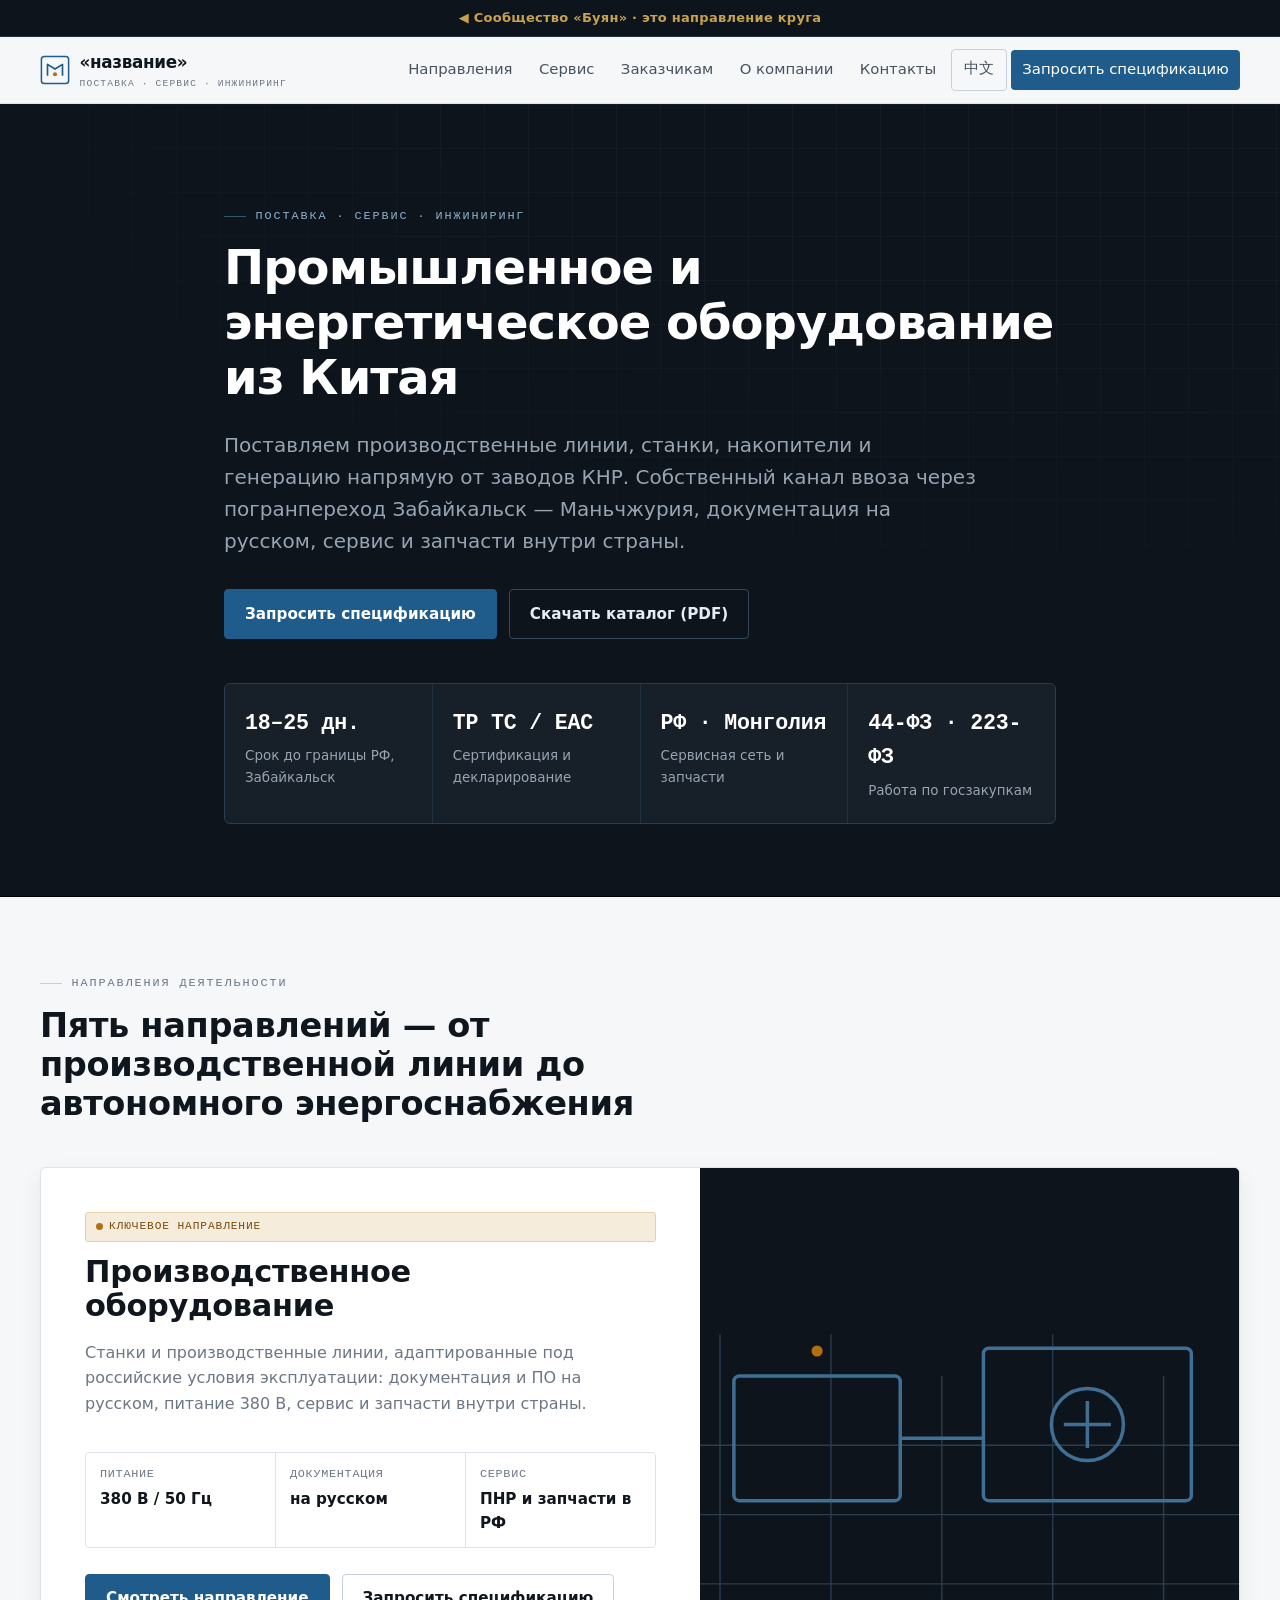
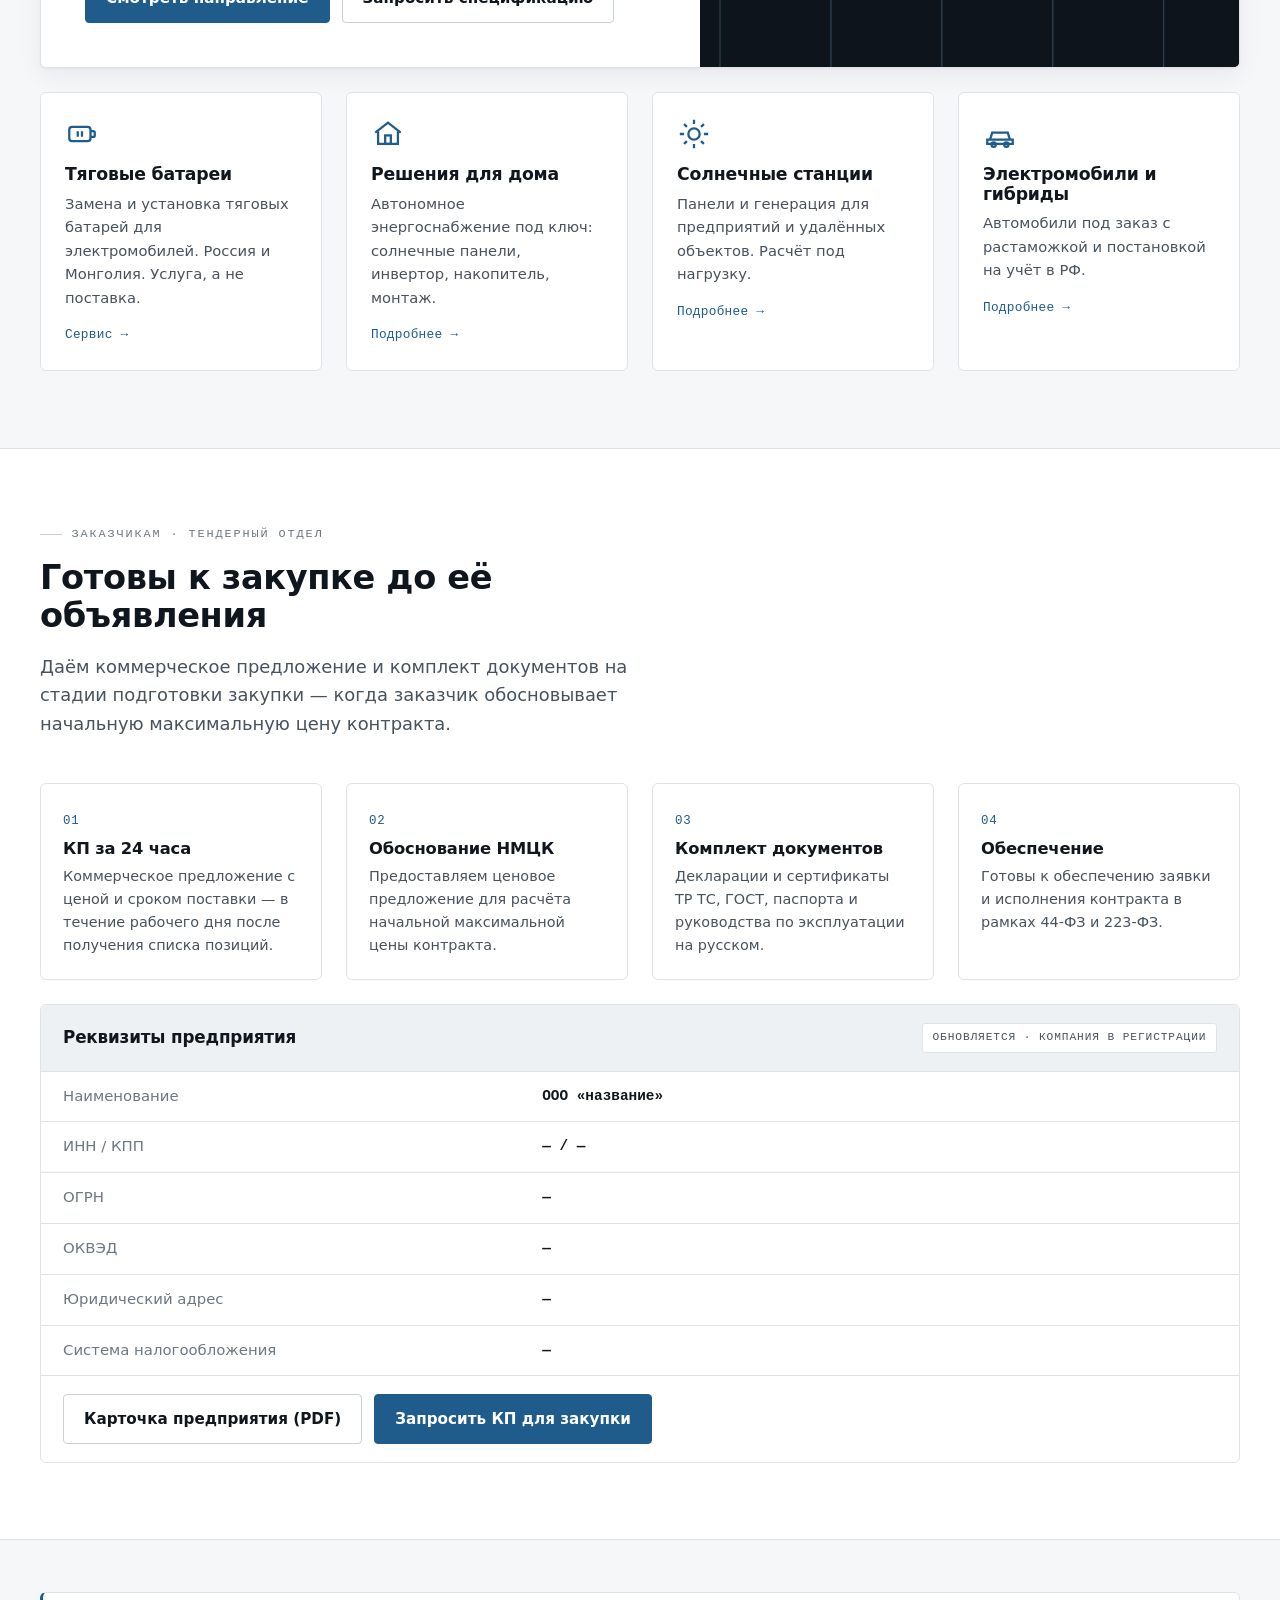
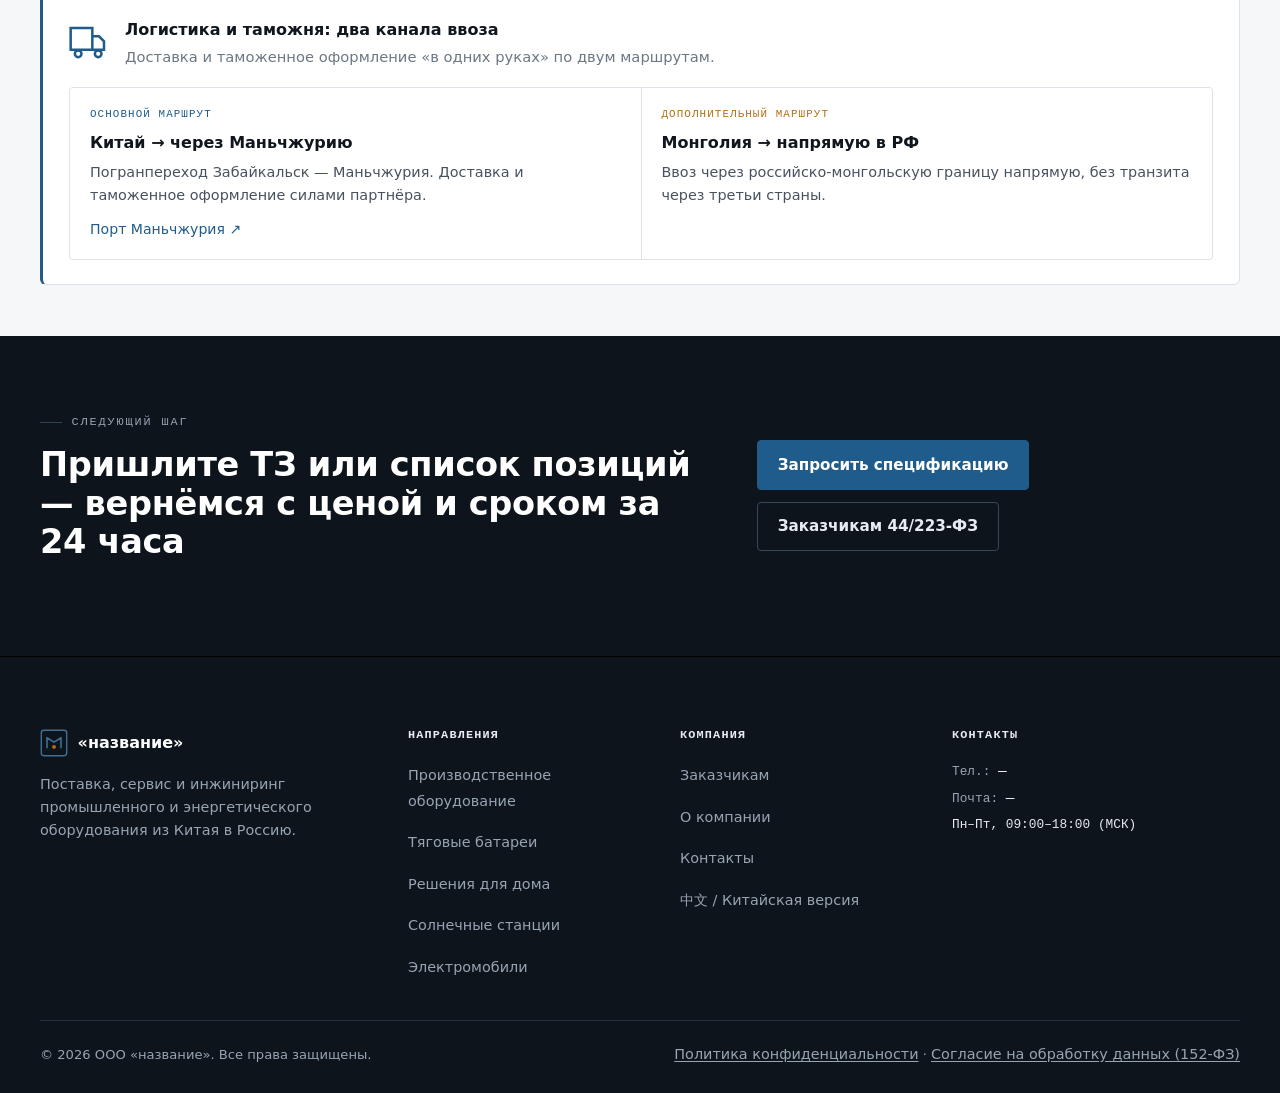
==== oborudovanie/index.html @ ac1d7b88 "Сайт сообщества Буян: хаб, каталог оборудования, вход участников, авто-деплой на Timeweb Co-Authored" ====
<!DOCTYPE html>
<html lang="ru">
<head>
  <meta charset="UTF-8">
  <meta name="viewport" content="width=device-width, initial-scale=1">
  <!-- SEO: заменить «название» на утверждённое наименование -->
  <title>«название» — промышленное и энергетическое оборудование из Китая. Поставка, сервис, инжиниринг</title>
  <meta name="description" content="Поставка промышленного и энергетического оборудования из Китая в Россию: производственные линии и станки, тяговые батареи, солнечные станции, электромобили. Собственный канал через Забайкальск — Маньчжурию. Работаем по 44-ФЗ и 223-ФЗ.">
  <link rel="preconnect" href="https://portmzl.ru">
  <link rel="stylesheet" href="assets/css/styles.css">

  <!-- Микроразметка Organization (JSON-LD). Заполнить поля после регистрации ООО. -->
  <script type="application/ld+json">
  {
    "@context": "https://schema.org",
    "@type": "Organization",
    "name": "ООО «название»",
    "description": "Поставщик промышленного и энергетического оборудования из Китая в Россию.",
    "url": "https://example.ru/",
    "areaServed": ["RU", "MN"],
    "knowsLanguage": ["ru", "zh"],
    "contactPoint": {
      "@type": "ContactPoint",
      "contactType": "sales",
      "availableLanguage": ["Russian", "Chinese"]
    }
  }
  </script>
</head>
<body>
  <a class="skip-link" href="#main">К основному содержимому</a>

  <!-- ======================= ШАПКА ======================= -->
  <header class="site-header">
    <div class="wrap site-header__row">
      <a class="logo" href="index.html" aria-label="На главную">
        <svg class="logo__mark" viewBox="0 0 32 32" fill="none" aria-hidden="true">
          <rect x="1.5" y="1.5" width="29" height="29" rx="3" stroke="#1f5c8b" stroke-width="1.6"/>
          <path d="M8 22V10l8 5 8-5v12" stroke="#1f5c8b" stroke-width="1.8" stroke-linejoin="round"/>
          <circle cx="16" cy="20.5" r="2.2" fill="#b26f12"/>
        </svg>
        <span>
          <span data-cfg="company.name">«название»</span>
          <small>Поставка · Сервис · Инжиниринг</small>
        </span>
      </a>

      <button class="nav-toggle" aria-label="Меню" aria-expanded="false" aria-controls="nav">
        <svg viewBox="0 0 24 24" fill="none" stroke="currentColor" stroke-width="2"><path d="M3 6h18M3 12h18M3 18h18"/></svg>
      </button>

      <nav class="nav" id="nav" aria-label="Основная навигация">
        <a href="production.html">Направления</a>
        <a href="batteries.html">Сервис</a>
        <a href="tenders.html">Заказчикам</a>
        <a href="about.html">О компании</a>
        <a href="contacts.html">Контакты</a>
        <a class="nav__lang" href="cn.html" lang="zh" hreflang="zh">中文</a>
        <a class="nav__cta" href="contacts.html#request">Запросить спецификацию</a>
      </nav>
    </div>
  </header>

  <main id="main">

    <!-- ======================= ПЕРВЫЙ ЭКРАН ======================= -->
    <section class="hero">
      <div class="wrap hero__inner">
        <p class="eyebrow">Поставка · Сервис · Инжиниринг</p>
        <h1>Промышленное и энергетическое оборудование из Китая</h1>
        <p class="lead">
          Поставляем производственные линии, станки, накопители и генерацию напрямую от заводов КНР.
          Собственный канал ввоза через погранпереход Забайкальск — Маньчжурия, документация на русском,
          сервис и запчасти внутри страны.
        </p>
        <div class="btn-row">
          <a class="btn btn--primary" href="contacts.html#request">Запросить спецификацию</a>
          <a class="btn btn--on-dark" href="assets/catalog.pdf" download>Скачать каталог (PDF)</a>
        </div>

        <!-- Полоса фактов -->
        <div class="facts facts--on-hero" style="margin-top:44px" aria-label="Ключевые факты">
          <div class="fact"><div class="fact__num" data-cfg="facts.borderTerm.num">18–25 дн.</div><div class="fact__label" data-cfg="facts.borderTerm.label">Срок до границы РФ</div></div>
          <div class="fact"><div class="fact__num" data-cfg="facts.certification.num">ТР ТС / ЕАС</div><div class="fact__label" data-cfg="facts.certification.label">Сертификация</div></div>
          <div class="fact"><div class="fact__num" data-cfg="facts.serviceNet.num">РФ · Монголия</div><div class="fact__label" data-cfg="facts.serviceNet.label">Сервисная сеть</div></div>
          <div class="fact"><div class="fact__num" data-cfg="facts.procurement.num">44 · 223-ФЗ</div><div class="fact__label" data-cfg="facts.procurement.label">Госзакупки</div></div>
        </div>
      </div>
    </section>

    <!-- ======================= НАПРАВЛЕНИЯ ======================= -->
    <section class="section" aria-labelledby="dir-title">
      <div class="wrap">
        <div class="section-head">
          <p class="eyebrow">Направления деятельности</p>
          <h2 id="dir-title">Пять направлений — от производственной линии до автономного энергоснабжения</h2>
        </div>

        <!-- Ключевое направление: производственное оборудование -->
        <article class="dir-featured">
          <div class="dir-featured__body">
            <span class="badge badge--key">Ключевое направление</span>
            <h3>Производственное оборудование</h3>
            <p class="muted">Станки и производственные линии, адаптированные под российские условия эксплуатации:
              документация и ПО на русском, питание 380 В, сервис и запчасти внутри страны.</p>
            <dl class="dir-featured__specs">
              <div><dt>Питание</dt><dd>380 В / 50 Гц</dd></div>
              <div><dt>Документация</dt><dd>на русском</dd></div>
              <div><dt>Сервис</dt><dd>ПНР и запчасти в РФ</dd></div>
            </dl>
            <div class="btn-row">
              <a class="btn btn--primary" href="production.html">Смотреть направление</a>
              <a class="btn btn--ghost" href="contacts.html#request">Запросить спецификацию</a>
            </div>
          </div>
          <div class="dir-featured__media" aria-hidden="true">
            <!-- Место под фотографию оборудования. Заменить фон/добавить <img>. -->
            <svg viewBox="0 0 480 360" width="100%" height="100%" preserveAspectRatio="xMidYMid slice" role="img" aria-label="Иллюстрация производственной линии">
              <rect width="480" height="360" fill="#0e141b"/>
              <g stroke="#2b3d4e" stroke-width="1">
                <path d="M0 300h480M0 250h480M0 200h480"/>
                <path d="M60 360V120M140 360V120M220 360V150M300 360V120M380 360V150"/>
              </g>
              <g fill="none" stroke="#3f6f95" stroke-width="2.5">
                <rect x="70" y="150" width="120" height="90" rx="4"/>
                <rect x="250" y="130" width="150" height="110" rx="4"/>
                <path d="M190 195h60"/>
                <circle cx="325" cy="185" r="26"/>
                <path d="M325 168v34M308 185h34"/>
              </g>
              <circle cx="130" cy="132" r="4" fill="#b26f12"/>
            </svg>
          </div>
        </article>

        <!-- Остальные четыре направления -->
        <div class="dir-grid">
          <a class="dir-card" href="batteries.html">
            <svg class="dir-card__ico" viewBox="0 0 24 24" fill="none" stroke="currentColor" stroke-width="1.6"><rect x="3" y="7" width="15" height="10" rx="2"/><path d="M18 10h2a1 1 0 0 1 1 1v2a1 1 0 0 1-1 1h-2"/><path d="M9 10v4M12 10v4"/></svg>
            <h3>Тяговые батареи</h3>
            <p>Замена и установка тяговых батарей для электромобилей. Россия и Монголия. Услуга, а не поставка.</p>
            <span class="dir-card__more">Сервис</span>
          </a>
          <a class="dir-card" href="home-energy.html">
            <svg class="dir-card__ico" viewBox="0 0 24 24" fill="none" stroke="currentColor" stroke-width="1.6"><path d="M3 11l9-7 9 7"/><path d="M5 10v9h14v-9"/><rect x="10" y="13" width="4" height="6"/></svg>
            <h3>Решения для дома</h3>
            <p>Автономное энергоснабжение под ключ: солнечные панели, инвертор, накопитель, монтаж.</p>
            <span class="dir-card__more">Подробнее</span>
          </a>
          <a class="dir-card" href="solar.html">
            <svg class="dir-card__ico" viewBox="0 0 24 24" fill="none" stroke="currentColor" stroke-width="1.6"><circle cx="12" cy="12" r="4"/><path d="M12 2v3M12 19v3M2 12h3M19 12h3M5 5l2 2M17 17l2 2M19 5l-2 2M7 17l-2 2"/></svg>
            <h3>Солнечные станции</h3>
            <p>Панели и генерация для предприятий и удалённых объектов. Расчёт под нагрузку.</p>
            <span class="dir-card__more">Подробнее</span>
          </a>
          <a class="dir-card" href="ev.html">
            <svg class="dir-card__ico" viewBox="0 0 24 24" fill="none" stroke="currentColor" stroke-width="1.6"><path d="M5 16l1.5-5h11L19 16"/><path d="M3 16h18v3H3z"/><circle cx="7.5" cy="19.5" r="1.5"/><circle cx="16.5" cy="19.5" r="1.5"/></svg>
            <h3>Электромобили и гибриды</h3>
            <p>Автомобили под заказ с растаможкой и постановкой на учёт в РФ.</p>
            <span class="dir-card__more">Подробнее</span>
          </a>
        </div>
      </div>
    </section>

    <!-- ======================= ЗАКАЗЧИКАМ ======================= -->
    <section class="section section--surface" aria-labelledby="tender-title">
      <div class="wrap">
        <div class="section-head">
          <p class="eyebrow">Заказчикам · Тендерный отдел</p>
          <h2 id="tender-title">Готовы к закупке до её объявления</h2>
          <p class="lead">Даём коммерческое предложение и комплект документов на стадии подготовки закупки —
            когда заказчик обосновывает начальную максимальную цену контракта.</p>
        </div>

        <div class="tender-grid">
          <div class="tender-tile">
            <span class="tender-tile__n">01</span>
            <h3>КП за 24 часа</h3>
            <p>Коммерческое предложение с ценой и сроком поставки — в течение рабочего дня после получения списка позиций.</p>
          </div>
          <div class="tender-tile">
            <span class="tender-tile__n">02</span>
            <h3>Обоснование НМЦК</h3>
            <p>Предоставляем ценовое предложение для расчёта начальной максимальной цены контракта.</p>
          </div>
          <div class="tender-tile">
            <span class="tender-tile__n">03</span>
            <h3>Комплект документов</h3>
            <p>Декларации и сертификаты ТР ТС, ГОСТ, паспорта и руководства по эксплуатации на русском.</p>
          </div>
          <div class="tender-tile">
            <span class="tender-tile__n">04</span>
            <h3>Обеспечение</h3>
            <p>Готовы к обеспечению заявки и исполнения контракта в рамках 44-ФЗ и 223-ФЗ.</p>
          </div>
        </div>

        <!-- Таблица реквизитов -->
        <div class="requisites">
          <div class="requisites__head">
            <h3>Реквизиты предприятия</h3>
            <span class="badge">Обновляется · компания в регистрации</span>
          </div>
          <table class="reqs">
            <tbody>
              <tr><th scope="row">Наименование</th><td data-cfg="company.legalName">ООО «название»</td></tr>
              <tr><th scope="row">ИНН / КПП</th><td><span data-cfg="company.inn">—</span> / <span data-cfg="company.kpp">—</span></td></tr>
              <tr><th scope="row">ОГРН</th><td data-cfg="company.ogrn">—</td></tr>
              <tr><th scope="row">ОКВЭД</th><td data-cfg="company.okved">—</td></tr>
              <tr><th scope="row">Юридический адрес</th><td data-cfg="company.legalAddress">—</td></tr>
              <tr><th scope="row">Система налогообложения</th><td data-cfg="company.taxation">—</td></tr>
            </tbody>
          </table>
          <div class="req-actions">
            <!-- Заглушка под PDF-карточку предприятия. Подставьте файл assets/company-card.pdf -->
            <a class="btn btn--ghost" href="assets/company-card.pdf" download>Карточка предприятия (PDF)</a>
            <a class="btn btn--primary" href="tenders.html#request">Запросить КП для закупки</a>
          </div>
        </div>
      </div>
    </section>

    <!-- ======================= ЛОГИСТИКА ======================= -->
    <section class="section section--tight">
      <div class="wrap">
        <div class="logi-block">
          <div class="logi-block__head">
            <svg class="logi__ico" viewBox="0 0 24 24" fill="none" stroke="currentColor" stroke-width="1.5" aria-hidden="true"><path d="M1 3h13v13H1z"/><path d="M14 8h4l3 3v5h-7"/><circle cx="5.5" cy="18.5" r="2"/><circle cx="17.5" cy="18.5" r="2"/></svg>
            <div>
              <strong>Логистика и таможня: два канала ввоза</strong>
              <p class="muted">Доставка и таможенное оформление «в одних руках» по двум маршрутам.</p>
            </div>
          </div>
          <div class="logi-routes">
            <div class="logi-route">
              <span class="logi-route__tag">Основной маршрут</span>
              <strong>Китай → через Маньчжурию</strong>
              <p>Погранпереход Забайкальск — Маньчжурия. Доставка и таможенное оформление силами партнёра.</p>
              <a data-cfg="partner.url" data-cfg-attr="href" href="https://portmzl.ru" target="_blank" rel="noopener"><span data-cfg="partner.name">Порт Маньчжурия</span> ↗</a>
            </div>
            <div class="logi-route">
              <span class="logi-route__tag logi-route__tag--alt">Дополнительный маршрут</span>
              <strong>Монголия → напрямую в РФ</strong>
              <p>Ввоз через российско-монгольскую границу напрямую, без транзита через третьи страны.</p>
            </div>
          </div>
        </div>
      </div>
    </section>

    <!-- ======================= ФИНАЛЬНЫЙ ПРИЗЫВ ======================= -->
    <section class="section section--graphite">
      <div class="wrap final-cta">
        <div class="final-cta__box">
          <div>
            <p class="eyebrow">Следующий шаг</p>
            <h2>Пришлите ТЗ или список позиций — вернёмся с ценой и сроком за 24 часа</h2>
          </div>
          <div class="btn-row">
            <a class="btn btn--primary" href="contacts.html#request">Запросить спецификацию</a>
            <a class="btn btn--on-dark" href="tenders.html">Заказчикам 44/223-ФЗ</a>
          </div>
        </div>
      </div>
    </section>

  </main>

  <!-- ======================= ПОДВАЛ ======================= -->
  <footer class="site-footer">
    <div class="wrap">
      <div class="footer-grid">
        <div>
          <div class="footer-logo">
            <svg class="logo__mark" viewBox="0 0 32 32" fill="none" aria-hidden="true">
              <rect x="1.5" y="1.5" width="29" height="29" rx="3" stroke="#3f6f95" stroke-width="1.6"/>
              <path d="M8 22V10l8 5 8-5v12" stroke="#3f6f95" stroke-width="1.8" stroke-linejoin="round"/>
              <circle cx="16" cy="20.5" r="2.2" fill="#b26f12"/>
            </svg>
            <span data-cfg="company.name">«название»</span>
          </div>
          <p class="footer-about">Поставка, сервис и инжиниринг промышленного и энергетического оборудования из Китая в Россию.</p>
        </div>

        <div>
          <h4>Направления</h4>
          <ul class="footer-links">
            <li><a href="production.html">Производственное оборудование</a></li>
            <li><a href="batteries.html">Тяговые батареи</a></li>
            <li><a href="home-energy.html">Решения для дома</a></li>
            <li><a href="solar.html">Солнечные станции</a></li>
            <li><a href="ev.html">Электромобили</a></li>
          </ul>
        </div>

        <div>
          <h4>Компания</h4>
          <ul class="footer-links">
            <li><a href="tenders.html">Заказчикам</a></li>
            <li><a href="about.html">О компании</a></li>
            <li><a href="contacts.html">Контакты</a></li>
            <li><a href="cn.html" lang="zh">中文 / Китайская версия</a></li>
          </ul>
        </div>

        <div>
          <h4>Контакты</h4>
          <div class="footer-reqs">
            <div>Тел.: <a data-cfg="contacts.phoneHref" data-cfg-attr="href" href="tel:+70000000000"><span data-cfg="contacts.phone">—</span></a></div>
            <div>Почта: <a data-cfg="contacts.emailHref" data-cfg-attr="href" href="mailto:sales@example.ru"><span data-cfg="contacts.email">—</span></a></div>
            <div><span data-cfg="contacts.hours">Пн–Пт, 09:00–18:00 (МСК)</span></div>
          </div>
        </div>
      </div>

      <div class="footer-bottom">
        <div>© <span data-year>2026</span> <span data-cfg="company.legalName">ООО «название»</span>. Все права защищены.</div>
        <div>
          <a href="privacy.html">Политика конфиденциальности</a> ·
          <a href="consent.html">Согласие на обработку данных (152-ФЗ)</a>
        </div>
      </div>
    </div>
  </footer>

  <script src="assets/js/config.js"></script>
  <script src="assets/js/main.js"></script>
</body>
</html>
---- oborudovanie/assets/css/styles.css ----
/* =========================================================================
   «название» — корпоративный сайт поставщика оборудования
   Дизайн-система. Инженерная эстетика: плотная сетка, техничная типографика,
   спокойная палитра. Все изменяемые цвета — в :root ниже.
   ========================================================================= */

:root {
  /* --- Палитра (меняется здесь) --- */
  --bg:            #f5f7f9;   /* фон страницы, холодный светло-серый */
  --surface:       #ffffff;   /* карточки, плашки */
  --surface-2:     #eef1f4;   /* вторичная поверхность */
  --ink:           #10161d;   /* основной текст */
  --ink-2:         #47525f;   /* вторичный текст */
  --ink-3:         #6b7784;   /* подписи, мета */
  --line:          #dde3e9;   /* структурные линии */
  --line-2:        #c7d0d9;   /* акцентные линии */

  --graphite:      #0e141b;   /* тёмные секции, футер, hero */
  --graphite-2:    #171f28;
  --on-graphite:   #e6ecf2;
  --on-graphite-2: #97a4b2;

  --accent:        #1f5c8b;   /* стальной синий — основной акцент */
  --accent-ink:    #17456a;   /* тёмный вариант для hover */
  --accent-soft:   #e7eef5;   /* подложка акцента */

  --signal:        #b26f12;   /* сигнальный янтарь — только ключевые бейджи */
  --signal-soft:   #f6ecdb;

  --ok:            #2f7d51;   /* статусы «в наличии»/успех */

  /* --- Типографика --- */
  --sans: system-ui, -apple-system, "Segoe UI", Roboto, "Helvetica Neue", Arial, sans-serif;
  --mono: ui-monospace, "SF Mono", "JetBrains Mono", "Roboto Mono", Menlo, Consolas, monospace;

  /* --- Метрики --- */
  --wrap: 1200px;
  --gap: 24px;
  --radius: 4px;         /* техничный, почти прямой угол */
  --radius-lg: 6px;

  --shadow: 0 1px 2px rgba(16,22,29,.04), 0 8px 24px rgba(16,22,29,.06);
}

/* ---------- База ---------- */
*, *::before, *::after { box-sizing: border-box; }
html { scroll-behavior: smooth; -webkit-text-size-adjust: 100%; }
@media (prefers-reduced-motion: reduce) {
  html { scroll-behavior: auto; }
  *, *::before, *::after { animation-duration: .001ms !important; transition-duration: .001ms !important; }
}

body {
  margin: 0;
  font-family: var(--sans);
  font-size: 16px;
  line-height: 1.6;
  color: var(--ink);
  background: var(--bg);
  -webkit-font-smoothing: antialiased;
  text-rendering: optimizeLegibility;
}

h1, h2, h3, h4 { margin: 0 0 .5em; line-height: 1.15; font-weight: 650; letter-spacing: -.01em; }
h1 { font-size: clamp(1.9rem, 1.2rem + 3vw, 3rem); letter-spacing: -.02em; }
h2 { font-size: clamp(1.5rem, 1.1rem + 1.6vw, 2.1rem); }
h3 { font-size: 1.2rem; }
p  { margin: 0 0 1em; }
a  { color: var(--accent); text-decoration: none; }
a:hover { color: var(--accent-ink); text-decoration: underline; }
img, svg { max-width: 100%; display: block; }
ul, ol { margin: 0 0 1em; padding-left: 1.2em; }
li { margin: .25em 0; }
strong { font-weight: 650; }
hr { border: 0; border-top: 1px solid var(--line); margin: 2.5rem 0; }

/* Видимый фокус на клавиатуре */
:focus-visible { outline: 2px solid var(--accent); outline-offset: 2px; border-radius: 2px; }

.wrap { width: min(100% - 40px, var(--wrap)); margin-inline: auto; }
.section { padding: clamp(48px, 6vw, 88px) 0; }
.section--tight { padding: clamp(32px, 4vw, 56px) 0; }
.section--graphite { background: var(--graphite); color: var(--on-graphite); }
.section--surface { background: var(--surface); border-block: 1px solid var(--line); }

/* Надзаголовок / eyebrow */
.eyebrow {
  font-family: var(--mono);
  font-size: .74rem;
  letter-spacing: .16em;
  text-transform: uppercase;
  color: var(--ink-3);
  margin: 0 0 .9rem;
  display: flex; align-items: center; gap: .6rem;
}
.eyebrow::before { content: ""; width: 22px; height: 1px; background: var(--line-2); flex: 0 0 auto; }
.section--graphite .eyebrow { color: var(--on-graphite-2); }
.section--graphite .eyebrow::before { background: #30414f; }

.lead { font-size: 1.12rem; color: var(--ink-2); max-width: 60ch; }
.muted { color: var(--ink-3); }
.section-head { max-width: 62ch; margin-bottom: clamp(28px, 4vw, 44px); }

/* ---------- Кнопки ---------- */
.btn {
  display: inline-flex; align-items: center; gap: .5rem;
  font: inherit; font-weight: 600; font-size: .95rem;
  padding: .72rem 1.25rem;
  border-radius: var(--radius);
  border: 1px solid transparent;
  cursor: pointer; text-decoration: none;
  transition: background .15s ease, border-color .15s ease, color .15s ease, transform .05s ease;
}
.btn:active { transform: translateY(1px); }
.btn--primary { background: var(--accent); color: #fff; border-color: var(--accent); }
.btn--primary:hover { background: var(--accent-ink); border-color: var(--accent-ink); color: #fff; text-decoration: none; }
.btn--ghost { background: transparent; color: var(--ink); border-color: var(--line-2); }
.btn--ghost:hover { background: var(--surface); border-color: var(--ink-3); color: var(--ink); text-decoration: none; }
.btn--on-dark { background: transparent; color: var(--on-graphite); border-color: #35485a; }
.btn--on-dark:hover { background: rgba(255,255,255,.06); border-color: #55697c; color: #fff; text-decoration: none; }
.btn-row { display: flex; flex-wrap: wrap; gap: 12px; }

/* Бейджи */
.badge {
  display: inline-flex; align-items: center; gap: .4rem;
  font-family: var(--mono); font-size: .7rem; letter-spacing: .08em; text-transform: uppercase;
  padding: .3rem .6rem; border-radius: 3px; border: 1px solid var(--line);
  color: var(--ink-2); background: var(--surface);
}
.badge--key { color: #7a4a0a; background: var(--signal-soft); border-color: #e3cfa8; }
.badge--key::before { content: ""; width: 7px; height: 7px; border-radius: 50%; background: var(--signal); }
.badge--ok { color: var(--ok); border-color: #bfe0cc; background: #eef7f1; }

/* ---------- Шапка ---------- */
.site-header {
  position: sticky; top: 0; z-index: 50;
  background: rgba(245,247,249,.86);
  backdrop-filter: saturate(180%) blur(8px);
  border-bottom: 1px solid var(--line);
}
.site-header__row { display: flex; align-items: center; gap: 24px; height: 66px; }
.logo { display: flex; align-items: center; gap: .6rem; font-weight: 700; letter-spacing: -.02em; color: var(--ink); font-size: 1.05rem; text-decoration: none; }
.logo:hover { text-decoration: none; color: var(--ink); }
.logo__mark { width: 30px; height: 30px; flex: 0 0 auto; }
.logo small { display: block; font-family: var(--mono); font-size: .6rem; letter-spacing: .12em; text-transform: uppercase; color: var(--ink-3); font-weight: 500; }

.nav { display: flex; align-items: center; gap: 4px; margin-left: auto; }
.nav a {
  color: var(--ink-2); font-size: .93rem; font-weight: 500;
  padding: .5rem .7rem; border-radius: var(--radius); text-decoration: none;
}
.nav a:hover, .nav a[aria-current="page"] { color: var(--ink); background: var(--surface-2); text-decoration: none; }
.nav__lang { font-family: var(--mono); font-weight: 600; letter-spacing: .04em; border: 1px solid var(--line-2); }
.nav__cta { color: #fff !important; background: var(--accent); }
.nav__cta:hover { background: var(--accent-ink) !important; }

.nav-toggle { display: none; margin-left: auto; background: var(--surface); border: 1px solid var(--line-2); border-radius: var(--radius); width: 42px; height: 42px; cursor: pointer; align-items: center; justify-content: center; }
.nav-toggle svg { width: 20px; height: 20px; }

/* ---------- Hero ---------- */
.hero { background: var(--graphite); color: var(--on-graphite); position: relative; overflow: hidden; border-bottom: 1px solid #000; }
.hero::before {
  /* инженерная сетка-подложка, не «чертёж» — тонкая, спокойная */
  content: ""; position: absolute; inset: 0;
  background-image: linear-gradient(#ffffff08 1px, transparent 1px), linear-gradient(90deg, #ffffff08 1px, transparent 1px);
  background-size: 44px 44px; mask-image: radial-gradient(120% 90% at 80% 0%, #000 30%, transparent 78%);
  pointer-events: none;
}
.hero__inner { position: relative; padding: clamp(52px, 8vw, 104px) 0 clamp(40px, 6vw, 72px); max-width: 52rem; }
.hero h1 { color: #fff; }
.hero .lead { color: var(--on-graphite-2); font-size: clamp(1.05rem, .95rem + .5vw, 1.25rem); margin: 1.2rem 0 2rem; }
.hero .eyebrow { color: #8fb3cf; }
.hero .eyebrow::before { background: #35566e; }

/* ---------- Полоса фактов ---------- */
.facts { display: grid; grid-template-columns: repeat(4, 1fr); gap: 1px; background: var(--line); border: 1px solid var(--line); border-radius: var(--radius-lg); overflow: hidden; }
.fact { background: var(--surface); padding: 22px 20px; }
.fact__num { font-family: var(--mono); font-size: 1.35rem; font-weight: 600; color: var(--ink); letter-spacing: -.01em; }
.fact__label { font-size: .84rem; color: var(--ink-3); margin-top: .3rem; }
.facts--on-hero { margin-top: 8px; background: #223140; border-color: #2b3d4e; }
.facts--on-hero .fact { background: var(--graphite-2); }
.facts--on-hero .fact__num { color: #fff; }
.facts--on-hero .fact__label { color: var(--on-graphite-2); }

/* ---------- Направления ---------- */
.dir-featured {
  display: grid; grid-template-columns: 1.1fr .9fr; gap: 0;
  border: 1px solid var(--line); border-radius: var(--radius-lg); overflow: hidden;
  background: var(--surface); box-shadow: var(--shadow); margin-bottom: var(--gap);
}
.dir-featured__body { padding: clamp(28px, 3.5vw, 44px); display: flex; flex-direction: column; }
.dir-featured__body h3 { font-size: clamp(1.4rem, 1.1rem + 1vw, 1.9rem); margin-top: .8rem; }
.dir-featured__media { background: var(--graphite); position: relative; min-height: 280px; }
.dir-featured__specs { display: grid; grid-template-columns: repeat(3, 1fr); gap: 1px; background: var(--line); border: 1px solid var(--line); border-radius: var(--radius); overflow: hidden; margin: 1.2rem 0 1.6rem; }
.dir-featured__specs > div { background: var(--surface); padding: 12px 14px; }
.dir-featured__specs dt { font-size: .74rem; color: var(--ink-3); font-family: var(--mono); text-transform: uppercase; letter-spacing: .06em; }
.dir-featured__specs dd { margin: .2rem 0 0; font-weight: 600; font-size: .95rem; }
.dir-featured__body .btn-row { margin-top: auto; }

.dir-grid { display: grid; grid-template-columns: repeat(4, 1fr); gap: var(--gap); }
.dir-card {
  display: flex; flex-direction: column;
  background: var(--surface); border: 1px solid var(--line); border-radius: var(--radius-lg);
  padding: 24px; text-decoration: none; color: var(--ink);
  transition: border-color .15s ease, transform .12s ease, box-shadow .15s ease;
}
.dir-card:hover { border-color: var(--line-2); transform: translateY(-2px); box-shadow: var(--shadow); text-decoration: none; color: var(--ink); }
.dir-card__ico { width: 34px; height: 34px; color: var(--accent); margin-bottom: 14px; }
.dir-card h3 { font-size: 1.08rem; margin-bottom: .4rem; }
.dir-card p { color: var(--ink-2); font-size: .92rem; margin: 0; }
.dir-card__more { margin-top: 16px; font-family: var(--mono); font-size: .8rem; color: var(--accent); letter-spacing: .02em; }
.dir-card__more::after { content: " →"; }

/* ---------- Заказчикам ---------- */
.tender-grid { display: grid; grid-template-columns: repeat(4, 1fr); gap: var(--gap); margin-bottom: var(--gap); }
.tender-tile { background: var(--surface); border: 1px solid var(--line); border-radius: var(--radius-lg); padding: 22px; }
.tender-tile__n { font-family: var(--mono); font-size: .78rem; color: var(--accent); letter-spacing: .06em; }
.tender-tile h3 { font-size: 1.02rem; margin: .5rem 0 .4rem; }
.tender-tile p { font-size: .9rem; color: var(--ink-2); margin: 0; }

/* Таблица реквизитов */
.requisites { background: var(--surface); border: 1px solid var(--line); border-radius: var(--radius-lg); overflow: hidden; }
.requisites__head { display: flex; flex-wrap: wrap; gap: 12px; align-items: center; justify-content: space-between; padding: 18px 22px; border-bottom: 1px solid var(--line); background: var(--surface-2); }
.requisites__head h3 { margin: 0; font-size: 1.05rem; }
table.reqs { width: 100%; border-collapse: collapse; }
table.reqs th, table.reqs td { text-align: left; padding: 13px 22px; border-bottom: 1px solid var(--line); font-size: .93rem; vertical-align: top; }
table.reqs th { width: 40%; font-weight: 500; color: var(--ink-3); }
table.reqs td { font-weight: 550; font-family: var(--mono); font-size: .9rem; }
table.reqs tr:last-child th, table.reqs tr:last-child td { border-bottom: 0; }
.req-actions { display: flex; flex-wrap: wrap; gap: 12px; padding: 18px 22px; border-top: 1px solid var(--line); }

/* ---------- Логистика (плашка) ---------- */
.logi {
  display: flex; flex-wrap: wrap; align-items: center; gap: 18px 28px;
  background: var(--surface); border: 1px solid var(--line); border-left: 3px solid var(--accent);
  border-radius: var(--radius-lg); padding: 22px 26px;
}
.logi__ico { width: 40px; height: 40px; color: var(--accent); flex: 0 0 auto; }
.logi__text { flex: 1 1 320px; }
.logi__text strong { display: block; }
.logi__text p { margin: .2rem 0 0; color: var(--ink-2); font-size: .93rem; }

/* Блок логистики с двумя каналами ввоза */
.logi-block { background: var(--surface); border: 1px solid var(--line); border-left: 3px solid var(--accent); border-radius: var(--radius-lg); padding: 24px 26px; }
.logi-block__head { display: flex; gap: 16px; align-items: center; margin-bottom: 18px; }
.logi-block__head strong { display: block; }
.logi-block__head p { margin: .2rem 0 0; font-size: .92rem; }
.logi-routes { display: grid; grid-template-columns: 1fr 1fr; gap: 1px; background: var(--line); border: 1px solid var(--line); border-radius: var(--radius); overflow: hidden; }
.logi-route { background: var(--surface); padding: 18px 20px; display: flex; flex-direction: column; align-items: flex-start; }
.logi-route__tag { font-family: var(--mono); font-size: .68rem; letter-spacing: .1em; text-transform: uppercase; color: var(--accent); }
.logi-route__tag--alt { color: var(--signal); }
.logi-route strong { display: block; margin: .4rem 0 .35rem; }
.logi-route p { font-size: .9rem; color: var(--ink-2); margin: 0 0 .7rem; }
.logi-route a { font-size: .88rem; margin-top: auto; }

/* ---------- Финальный призыв ---------- */
.final-cta { text-align: left; }
.final-cta__box { display: grid; grid-template-columns: 1.4fr 1fr; gap: 40px; align-items: center; }
.section--graphite .final-cta h2 { color: #fff; }

/* ---------- Формы ---------- */
.form { display: grid; gap: 16px; }
.field { display: grid; gap: 6px; }
.field label { font-size: .85rem; font-weight: 550; color: var(--ink-2); }
.field label .req { color: var(--signal); }
.field input, .field textarea, .field select {
  font: inherit; font-size: .95rem; padding: .7rem .8rem;
  border: 1px solid var(--line-2); border-radius: var(--radius); background: var(--surface); color: var(--ink);
}
.field input:focus, .field textarea:focus, .field select:focus { border-color: var(--accent); outline: none; box-shadow: 0 0 0 3px var(--accent-soft); }
.field textarea { resize: vertical; min-height: 120px; }
.field--row { display: grid; grid-template-columns: 1fr 1fr; gap: 16px; }
.form__note { font-size: .8rem; color: var(--ink-3); }
.form__consent { display: flex; gap: 10px; align-items: flex-start; font-size: .84rem; color: var(--ink-2); }
.form__consent input { margin-top: .2rem; }
.form-status { font-size: .9rem; padding: .7rem .9rem; border-radius: var(--radius); display: none; }
.form-status--ok { display: block; background: #eef7f1; border: 1px solid #bfe0cc; color: var(--ok); }

/* ---------- Разное ---------- */
.grid-2 { display: grid; grid-template-columns: 1fr 1fr; gap: var(--gap); }
.grid-3 { display: grid; grid-template-columns: repeat(3, 1fr); gap: var(--gap); }
.card { background: var(--surface); border: 1px solid var(--line); border-radius: var(--radius-lg); padding: 26px; }
.card h3 { font-size: 1.1rem; }
.prose { max-width: 68ch; }
.prose h2 { margin-top: 2em; }
.prose ul { padding-left: 1.1em; }
.prose li { margin: .4em 0; }

.spec-table { width: 100%; border-collapse: collapse; background: var(--surface); border: 1px solid var(--line); border-radius: var(--radius-lg); overflow: hidden; }
.spec-table th, .spec-table td { text-align: left; padding: 12px 16px; border-bottom: 1px solid var(--line); font-size: .92rem; }
.spec-table thead th { background: var(--surface-2); font-family: var(--mono); font-size: .74rem; text-transform: uppercase; letter-spacing: .06em; color: var(--ink-3); font-weight: 600; }
.spec-table tr:last-child td { border-bottom: 0; }

.table-scroll { overflow-x: auto; -webkit-overflow-scrolling: touch; }

.pageintro { border-bottom: 1px solid var(--line); background: var(--surface); }
.pageintro__inner { padding: clamp(40px, 5vw, 68px) 0 clamp(28px, 3vw, 40px); }
.breadcrumbs { font-family: var(--mono); font-size: .78rem; color: var(--ink-3); margin-bottom: 1rem; }
.breadcrumbs a { color: var(--ink-3); }
.breadcrumbs span { color: var(--line-2); margin: 0 .4rem; }

.feature-list { display: grid; gap: 14px; list-style: none; padding: 0; margin: 0; }
.feature-list li { display: grid; grid-template-columns: 22px 1fr; gap: 12px; align-items: start; margin: 0; }
.feature-list svg { width: 22px; height: 22px; color: var(--accent); margin-top: 2px; }

/* ---------- Футер ---------- */
.site-footer { background: var(--graphite); color: var(--on-graphite-2); padding: clamp(48px, 6vw, 72px) 0 28px; border-top: 1px solid #000; }
.footer-grid { display: grid; grid-template-columns: 1.4fr 1fr 1fr 1.2fr; gap: 32px; margin-bottom: 36px; }
.site-footer h4 { color: var(--on-graphite); font-family: var(--mono); font-size: .74rem; letter-spacing: .1em; text-transform: uppercase; font-weight: 600; margin-bottom: 1rem; }
.site-footer a { color: var(--on-graphite-2); font-size: .9rem; }
.site-footer a:hover { color: #fff; }
.footer-links { list-style: none; padding: 0; margin: 0; display: grid; gap: 8px; }
.footer-logo { display: flex; align-items: center; gap: .6rem; color: #fff; font-weight: 700; margin-bottom: 1rem; }
.footer-logo .logo__mark { width: 28px; height: 28px; }
.footer-about { font-size: .9rem; max-width: 34ch; }
.footer-reqs { font-family: var(--mono); font-size: .8rem; line-height: 1.9; }
.footer-reqs span { color: var(--on-graphite); }
.footer-bottom { display: flex; flex-wrap: wrap; gap: 12px 24px; justify-content: space-between; align-items: center; padding-top: 22px; border-top: 1px solid #22303d; font-size: .82rem; }
.footer-bottom a { text-decoration: underline; text-underline-offset: 2px; }

/* Skip-link */
.skip-link { position: absolute; left: -9999px; top: 0; background: var(--accent); color: #fff; padding: .6rem 1rem; border-radius: 0 0 var(--radius) 0; z-index: 100; }
.skip-link:focus { left: 0; }

/* ---------- Адаптив ---------- */
@media (max-width: 1000px) {
  .dir-grid, .tender-grid { grid-template-columns: repeat(2, 1fr); }
  .facts { grid-template-columns: repeat(2, 1fr); }
  .footer-grid { grid-template-columns: 1fr 1fr; gap: 28px; }
  .final-cta__box { grid-template-columns: 1fr; gap: 24px; }
  .dir-featured { grid-template-columns: 1fr; }
  .dir-featured__media { min-height: 180px; order: -1; }
}
@media (max-width: 720px) {
  .nav { display: none; }
  .nav.is-open {
    display: flex; flex-direction: column; align-items: stretch; gap: 2px;
    position: absolute; top: 66px; left: 0; right: 0;
    background: var(--surface); border-bottom: 1px solid var(--line); padding: 12px 20px 18px;
    box-shadow: var(--shadow);
  }
  .nav.is-open a { padding: .7rem .6rem; }
  .nav-toggle { display: inline-flex; }
  .grid-2, .grid-3, .final-cta__box { grid-template-columns: 1fr; }
  .field--row { grid-template-columns: 1fr; }
  .logi-routes { grid-template-columns: 1fr; }
}
@media (max-width: 460px) {
  .dir-grid, .tender-grid, .facts, .footer-grid, .dir-featured__specs { grid-template-columns: 1fr; }
  .wrap { width: min(100% - 28px, var(--wrap)); }
  table.reqs th { width: 46%; }
}
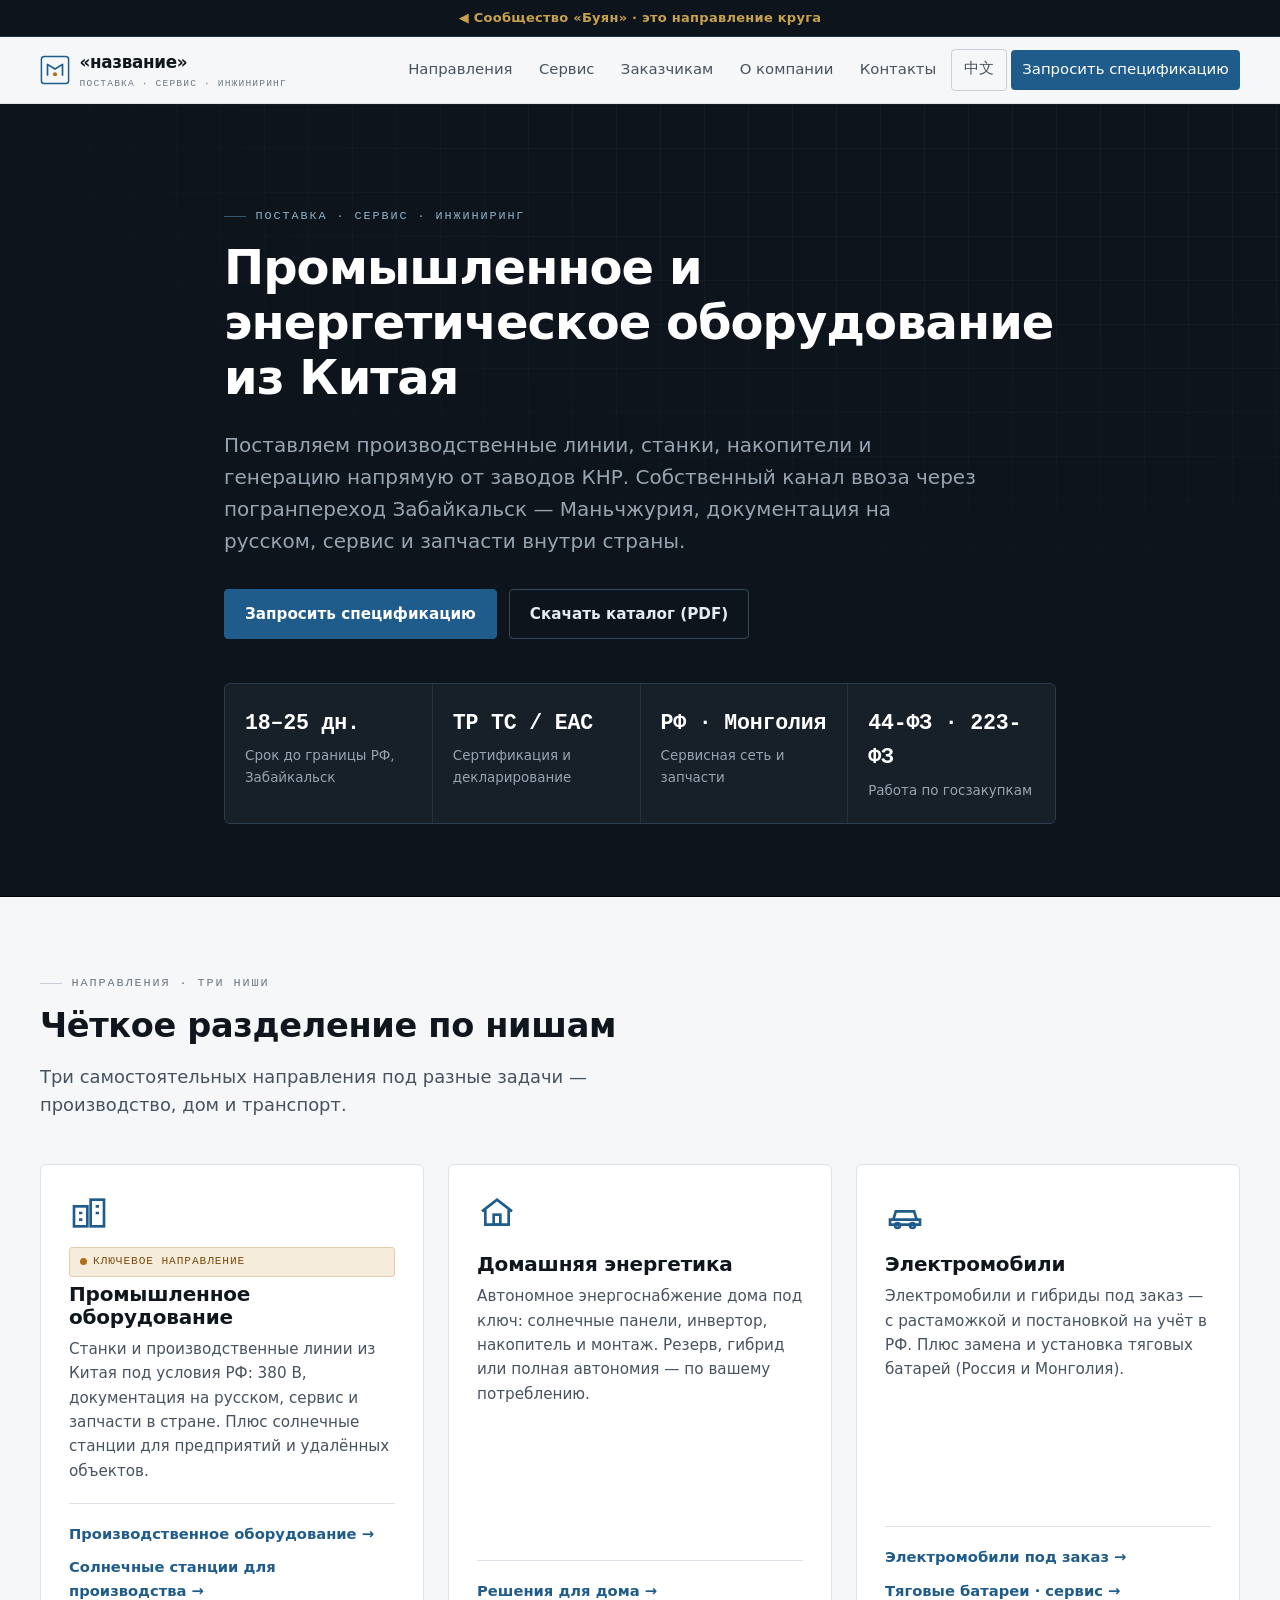
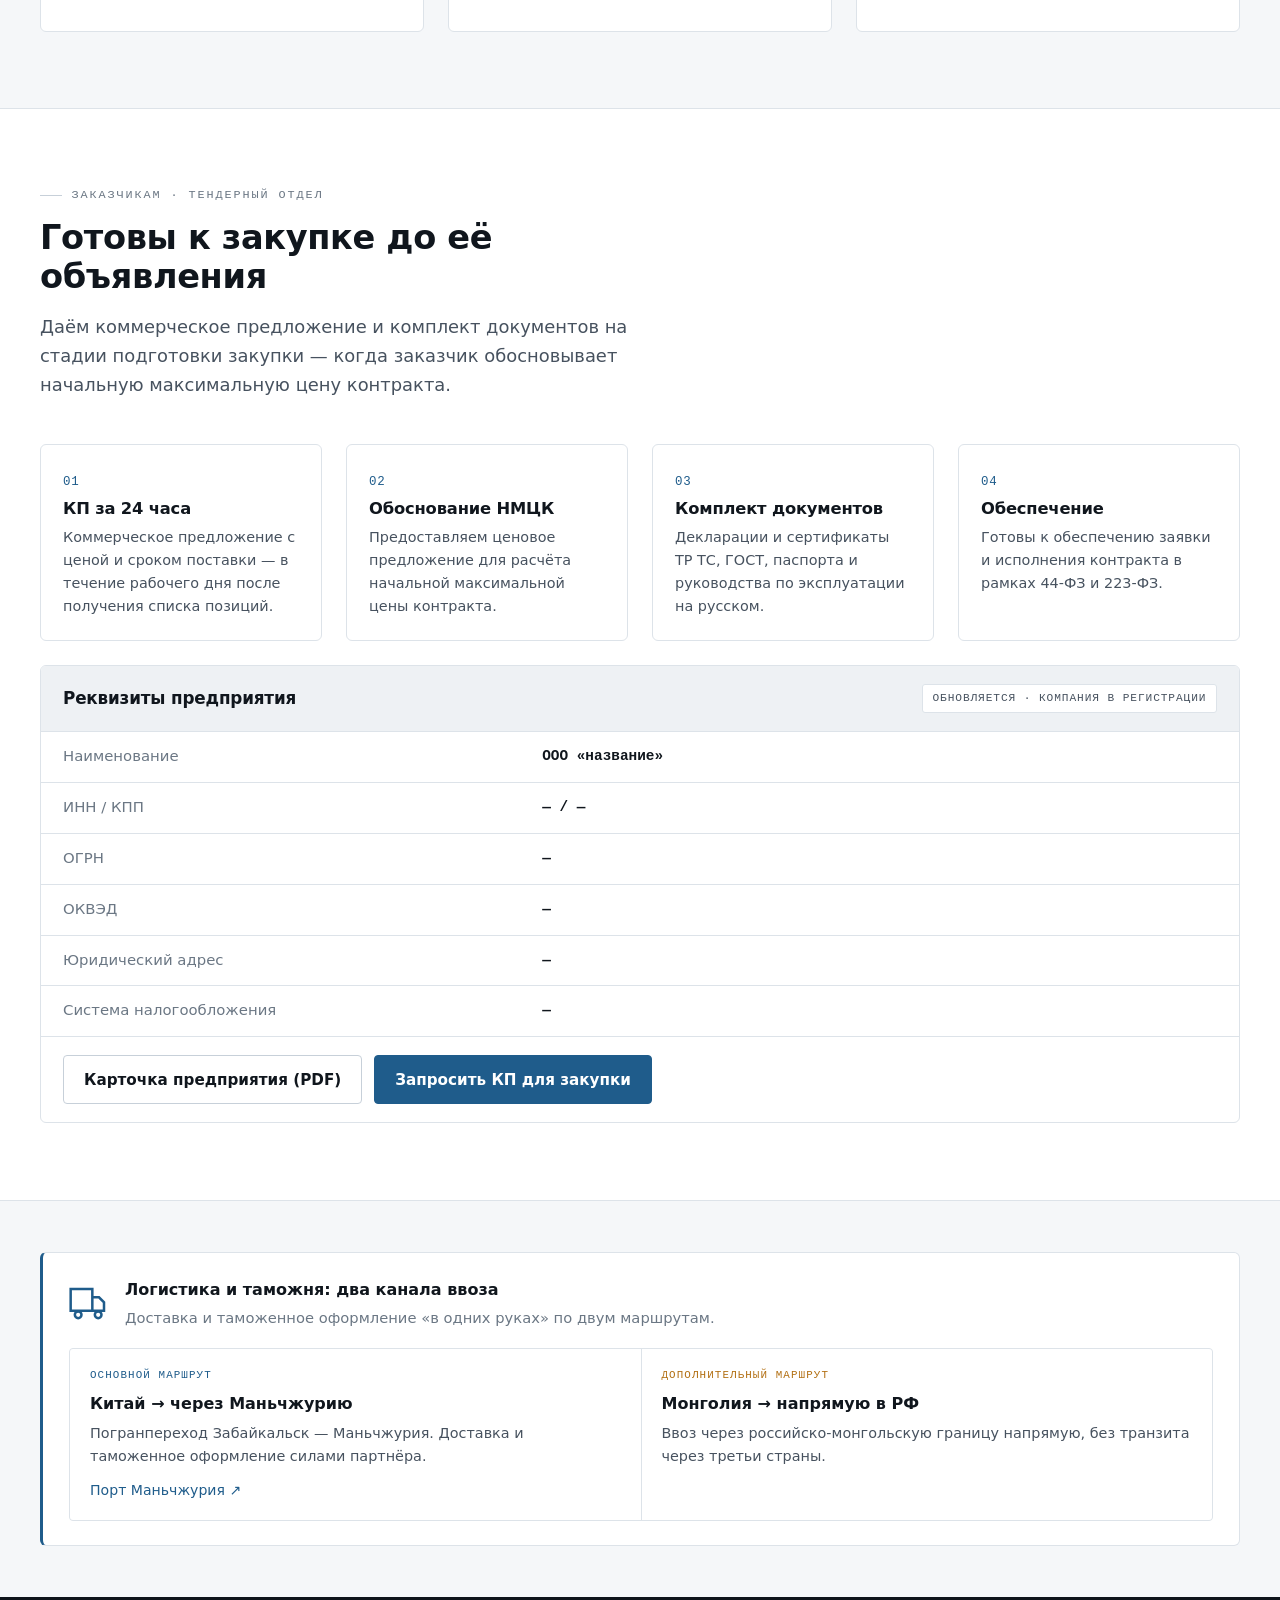
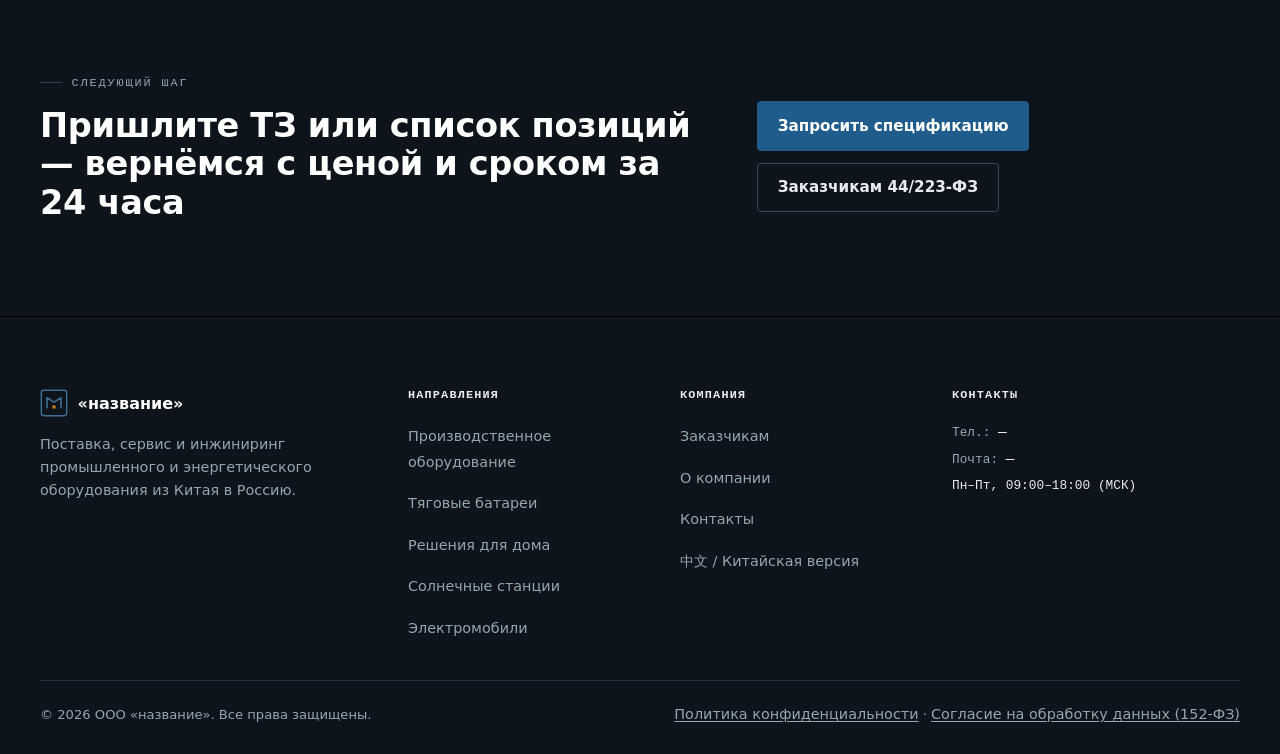
==== commit 6444974a: "content(каталог): чёткое разделение на 3 ниши — пром.оборудование, домашняя энергетика, электромобил" ====
--- a/oborudovanie/index.html
+++ b/oborudovanie/index.html
@@ -7,7 +7,7 @@
   <title>«название» — промышленное и энергетическое оборудование из Китая. Поставка, сервис, инжиниринг</title>
   <meta name="description" content="Поставка промышленного и энергетического оборудования из Китая в Россию: производственные линии и станки, тяговые батареи, солнечные станции, электромобили. Собственный канал через Забайкальск — Маньчжурию. Работаем по 44-ФЗ и 223-ФЗ.">
   <link rel="preconnect" href="https://portmzl.ru">
-  <link rel="stylesheet" href="assets/css/styles.css">
+  <link rel="stylesheet" href="assets/css/styles.css?v=2">
 
   <!-- Микроразметка Organization (JSON-LD). Заполнить поля после регистрации ООО. -->
   <script type="application/ld+json">
@@ -92,73 +92,44 @@
     <section class="section" aria-labelledby="dir-title">
       <div class="wrap">
         <div class="section-head">
-          <p class="eyebrow">Направления деятельности</p>
-          <h2 id="dir-title">Пять направлений — от производственной линии до автономного энергоснабжения</h2>
-        </div>
-
-        <!-- Ключевое направление: производственное оборудование -->
-        <article class="dir-featured">
-          <div class="dir-featured__body">
+          <p class="eyebrow">Направления · три ниши</p>
+          <h2 id="dir-title">Чёткое разделение по нишам</h2>
+          <p class="lead">Три самостоятельных направления под разные задачи — производство, дом и транспорт.</p>
+        </div>
+
+        <div class="niches">
+          <!-- Ниша 1: Промышленное оборудование -->
+          <article class="niche">
+            <svg class="niche__ico" viewBox="0 0 24 24" fill="none" stroke="currentColor" stroke-width="1.6"><rect x="3" y="8" width="8" height="12"/><rect x="13" y="4" width="8" height="16"/><path d="M6 12h2M6 16h2M16 8h2M16 12h2"/></svg>
             <span class="badge badge--key">Ключевое направление</span>
-            <h3>Производственное оборудование</h3>
-            <p class="muted">Станки и производственные линии, адаптированные под российские условия эксплуатации:
-              документация и ПО на русском, питание 380 В, сервис и запчасти внутри страны.</p>
-            <dl class="dir-featured__specs">
-              <div><dt>Питание</dt><dd>380 В / 50 Гц</dd></div>
-              <div><dt>Документация</dt><dd>на русском</dd></div>
-              <div><dt>Сервис</dt><dd>ПНР и запчасти в РФ</dd></div>
-            </dl>
-            <div class="btn-row">
-              <a class="btn btn--primary" href="production.html">Смотреть направление</a>
-              <a class="btn btn--ghost" href="contacts.html#request">Запросить спецификацию</a>
-            </div>
-          </div>
-          <div class="dir-featured__media" aria-hidden="true">
-            <!-- Место под фотографию оборудования. Заменить фон/добавить <img>. -->
-            <svg viewBox="0 0 480 360" width="100%" height="100%" preserveAspectRatio="xMidYMid slice" role="img" aria-label="Иллюстрация производственной линии">
-              <rect width="480" height="360" fill="#0e141b"/>
-              <g stroke="#2b3d4e" stroke-width="1">
-                <path d="M0 300h480M0 250h480M0 200h480"/>
-                <path d="M60 360V120M140 360V120M220 360V150M300 360V120M380 360V150"/>
-              </g>
-              <g fill="none" stroke="#3f6f95" stroke-width="2.5">
-                <rect x="70" y="150" width="120" height="90" rx="4"/>
-                <rect x="250" y="130" width="150" height="110" rx="4"/>
-                <path d="M190 195h60"/>
-                <circle cx="325" cy="185" r="26"/>
-                <path d="M325 168v34M308 185h34"/>
-              </g>
-              <circle cx="130" cy="132" r="4" fill="#b26f12"/>
-            </svg>
-          </div>
-        </article>
-
-        <!-- Остальные четыре направления -->
-        <div class="dir-grid">
-          <a class="dir-card" href="batteries.html">
-            <svg class="dir-card__ico" viewBox="0 0 24 24" fill="none" stroke="currentColor" stroke-width="1.6"><rect x="3" y="7" width="15" height="10" rx="2"/><path d="M18 10h2a1 1 0 0 1 1 1v2a1 1 0 0 1-1 1h-2"/><path d="M9 10v4M12 10v4"/></svg>
-            <h3>Тяговые батареи</h3>
-            <p>Замена и установка тяговых батарей для электромобилей. Россия и Монголия. Услуга, а не поставка.</p>
-            <span class="dir-card__more">Сервис</span>
-          </a>
-          <a class="dir-card" href="home-energy.html">
-            <svg class="dir-card__ico" viewBox="0 0 24 24" fill="none" stroke="currentColor" stroke-width="1.6"><path d="M3 11l9-7 9 7"/><path d="M5 10v9h14v-9"/><rect x="10" y="13" width="4" height="6"/></svg>
-            <h3>Решения для дома</h3>
-            <p>Автономное энергоснабжение под ключ: солнечные панели, инвертор, накопитель, монтаж.</p>
-            <span class="dir-card__more">Подробнее</span>
-          </a>
-          <a class="dir-card" href="solar.html">
-            <svg class="dir-card__ico" viewBox="0 0 24 24" fill="none" stroke="currentColor" stroke-width="1.6"><circle cx="12" cy="12" r="4"/><path d="M12 2v3M12 19v3M2 12h3M19 12h3M5 5l2 2M17 17l2 2M19 5l-2 2M7 17l-2 2"/></svg>
-            <h3>Солнечные станции</h3>
-            <p>Панели и генерация для предприятий и удалённых объектов. Расчёт под нагрузку.</p>
-            <span class="dir-card__more">Подробнее</span>
-          </a>
-          <a class="dir-card" href="ev.html">
-            <svg class="dir-card__ico" viewBox="0 0 24 24" fill="none" stroke="currentColor" stroke-width="1.6"><path d="M5 16l1.5-5h11L19 16"/><path d="M3 16h18v3H3z"/><circle cx="7.5" cy="19.5" r="1.5"/><circle cx="16.5" cy="19.5" r="1.5"/></svg>
-            <h3>Электромобили и гибриды</h3>
-            <p>Автомобили под заказ с растаможкой и постановкой на учёт в РФ.</p>
-            <span class="dir-card__more">Подробнее</span>
-          </a>
+            <h3>Промышленное оборудование</h3>
+            <p>Станки и производственные линии из Китая под условия РФ: 380 В, документация на русском, сервис и запчасти в стране. Плюс солнечные станции для предприятий и удалённых объектов.</p>
+            <div class="niche__links">
+              <a href="production.html">Производственное оборудование →</a>
+              <a href="solar.html">Солнечные станции для производства →</a>
+            </div>
+          </article>
+
+          <!-- Ниша 2: Домашняя энергетика -->
+          <article class="niche">
+            <svg class="niche__ico" viewBox="0 0 24 24" fill="none" stroke="currentColor" stroke-width="1.6"><path d="M3 11l9-7 9 7"/><path d="M5 10v9h14v-9"/><rect x="10" y="13" width="4" height="6"/></svg>
+            <h3>Домашняя энергетика</h3>
+            <p>Автономное энергоснабжение дома под ключ: солнечные панели, инвертор, накопитель и монтаж. Резерв, гибрид или полная автономия — по вашему потреблению.</p>
+            <div class="niche__links">
+              <a href="home-energy.html">Решения для дома →</a>
+            </div>
+          </article>
+
+          <!-- Ниша 3: Электромобили -->
+          <article class="niche">
+            <svg class="niche__ico" viewBox="0 0 24 24" fill="none" stroke="currentColor" stroke-width="1.6"><path d="M5 16l1.5-5h11L19 16"/><path d="M3 16h18v3H3z"/><circle cx="7.5" cy="19.5" r="1.5"/><circle cx="16.5" cy="19.5" r="1.5"/></svg>
+            <h3>Электромобили</h3>
+            <p>Электромобили и гибриды под заказ — с растаможкой и постановкой на учёт в РФ. Плюс замена и установка тяговых батарей (Россия и Монголия).</p>
+            <div class="niche__links">
+              <a href="ev.html">Электромобили под заказ →</a>
+              <a href="batteries.html">Тяговые батареи · сервис →</a>
+            </div>
+          </article>
         </div>
       </div>
     </section>
--- a/oborudovanie/assets/css/styles.css
+++ b/oborudovanie/assets/css/styles.css
@@ -210,6 +210,17 @@
 .dir-card p { color: var(--ink-2); font-size: .92rem; margin: 0; }
 .dir-card__more { margin-top: 16px; font-family: var(--mono); font-size: .8rem; color: var(--accent); letter-spacing: .02em; }
 .dir-card__more::after { content: " →"; }
+
+/* ---------- Ниши (чёткое разделение) ---------- */
+.niches { display: grid; grid-template-columns: repeat(3, 1fr); gap: var(--gap); }
+.niche { display: flex; flex-direction: column; background: var(--surface); border: 1px solid var(--line); border-radius: var(--radius-lg); padding: 28px; }
+.niche__ico { width: 40px; height: 40px; color: var(--accent); margin-bottom: 14px; }
+.niche h3 { font-size: 1.25rem; margin: .4rem 0 .5rem; }
+.niche > p { color: var(--ink-2); font-size: .95rem; margin: 0 0 auto; }
+.niche__links { display: grid; gap: 10px; margin-top: 20px; padding-top: 18px; border-top: 1px solid var(--line); }
+.niche__links a { font-weight: 600; font-size: .92rem; color: var(--accent); text-decoration: none; }
+.niche__links a:hover { color: var(--accent-ink); text-decoration: underline; }
+@media (max-width: 900px) { .niches { grid-template-columns: 1fr; } }
 
 /* ---------- Заказчикам ---------- */
 .tender-grid { display: grid; grid-template-columns: repeat(4, 1fr); gap: var(--gap); margin-bottom: var(--gap); }
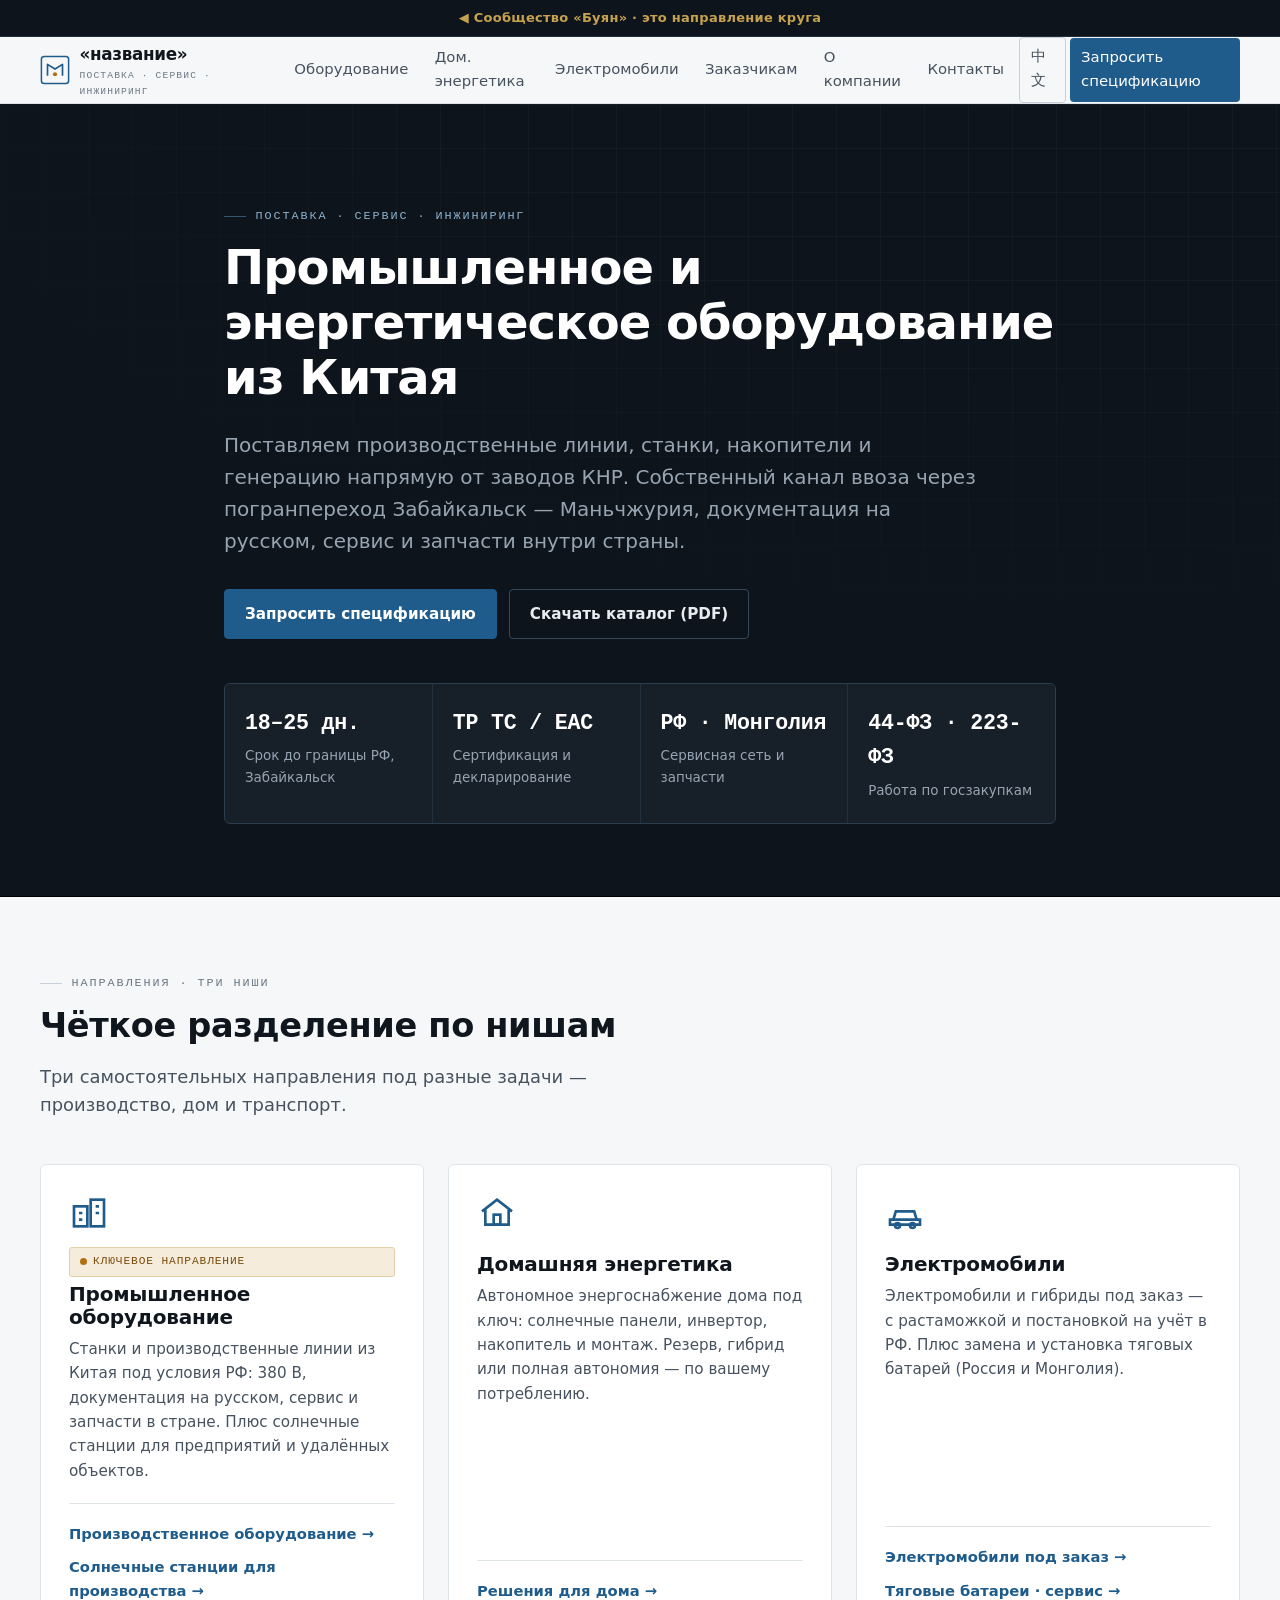
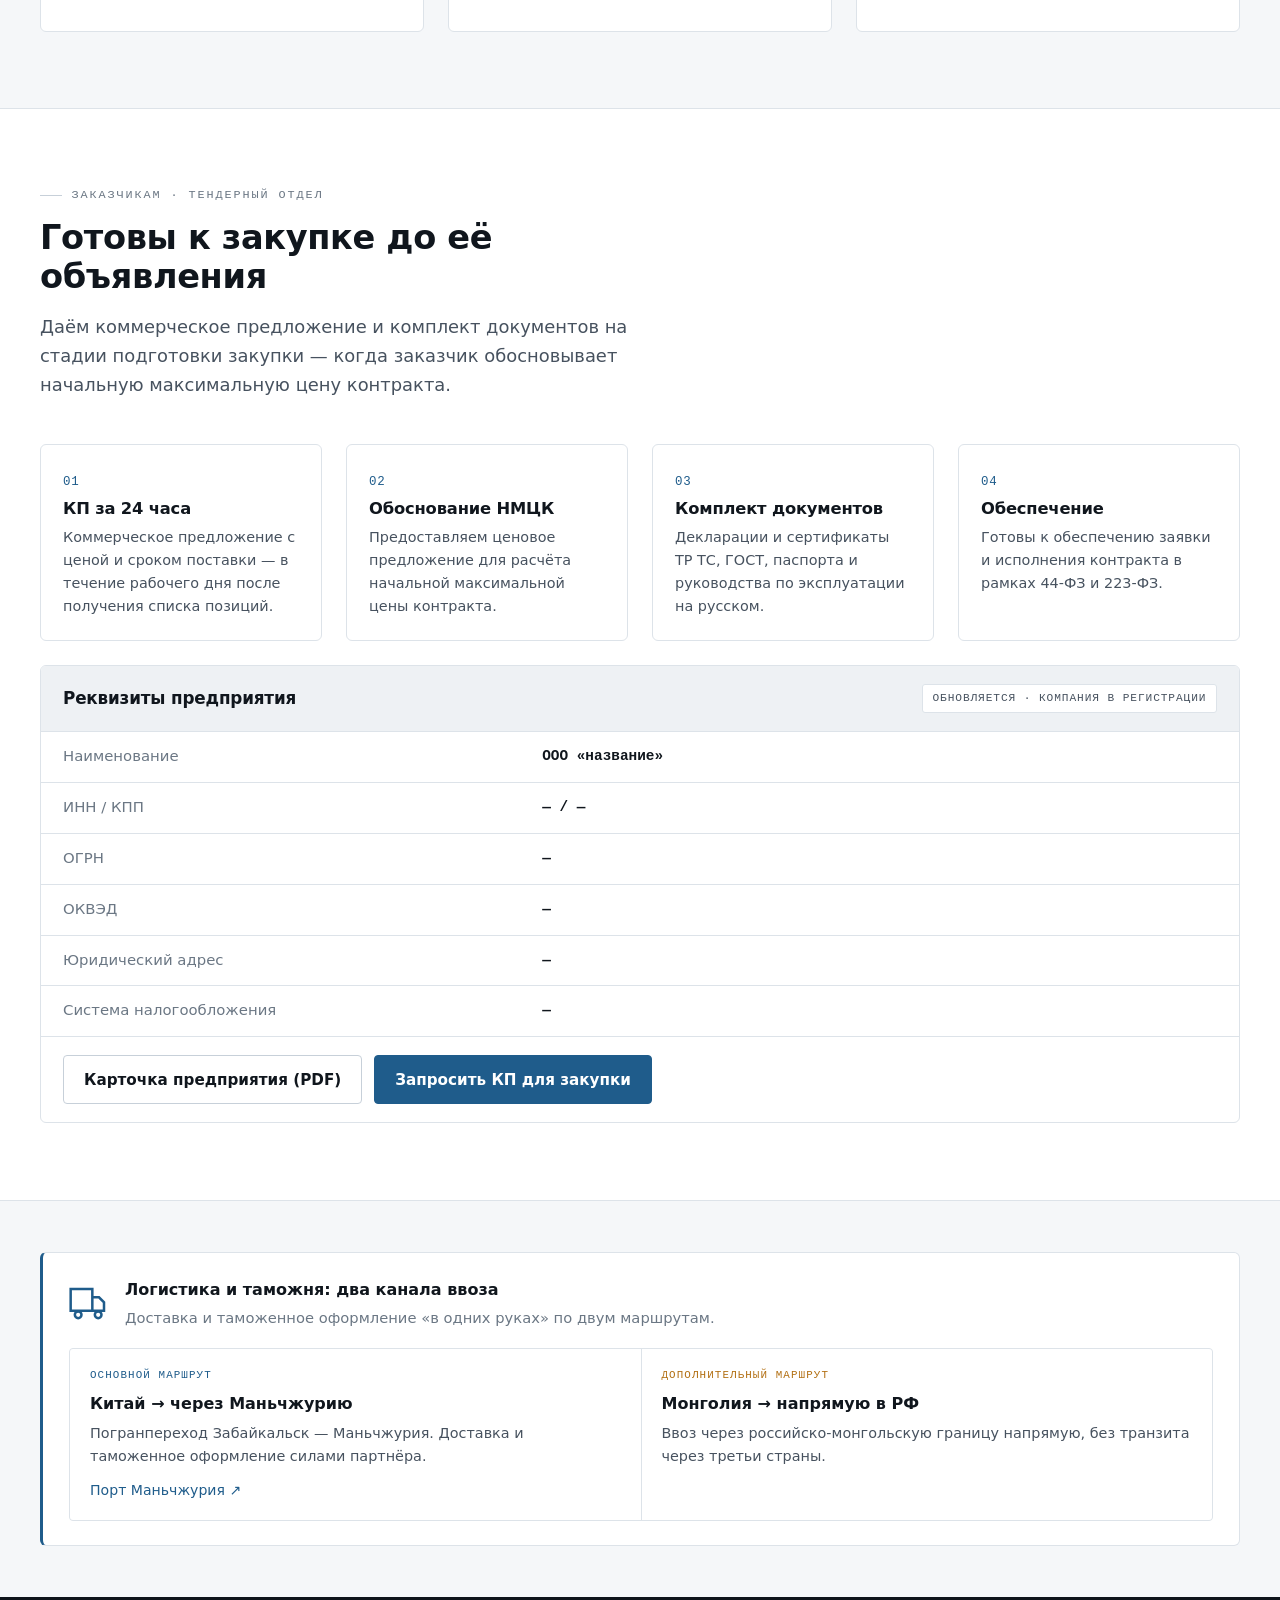
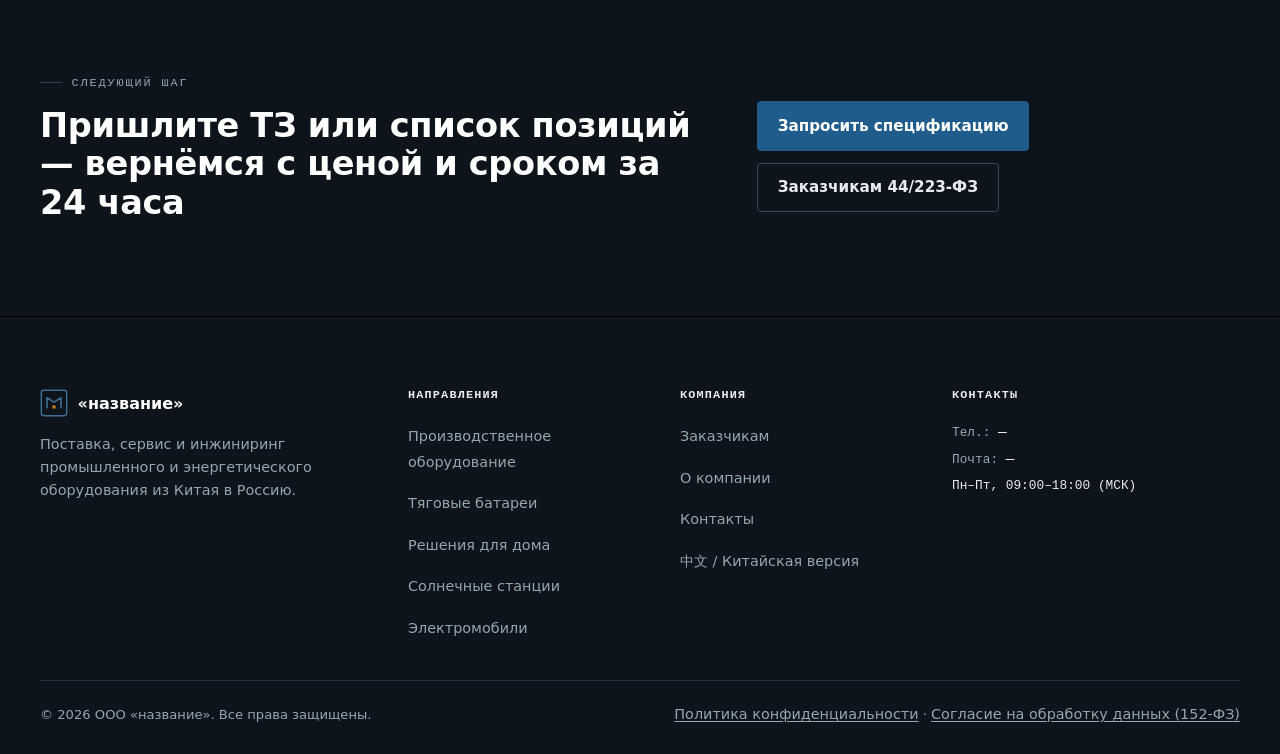
==== commit a2724e31: "content(каталог): пункты меню под 3 ниши — Оборудование · Дом. энергетика · Электромобили Co-Authore" ====
--- a/oborudovanie/index.html
+++ b/oborudovanie/index.html
@@ -50,8 +50,9 @@
       </button>
 
       <nav class="nav" id="nav" aria-label="Основная навигация">
-        <a href="production.html">Направления</a>
-        <a href="batteries.html">Сервис</a>
+        <a href="production.html">Оборудование</a>
+        <a href="home-energy.html">Дом. энергетика</a>
+        <a href="ev.html">Электромобили</a>
         <a href="tenders.html">Заказчикам</a>
         <a href="about.html">О компании</a>
         <a href="contacts.html">Контакты</a>
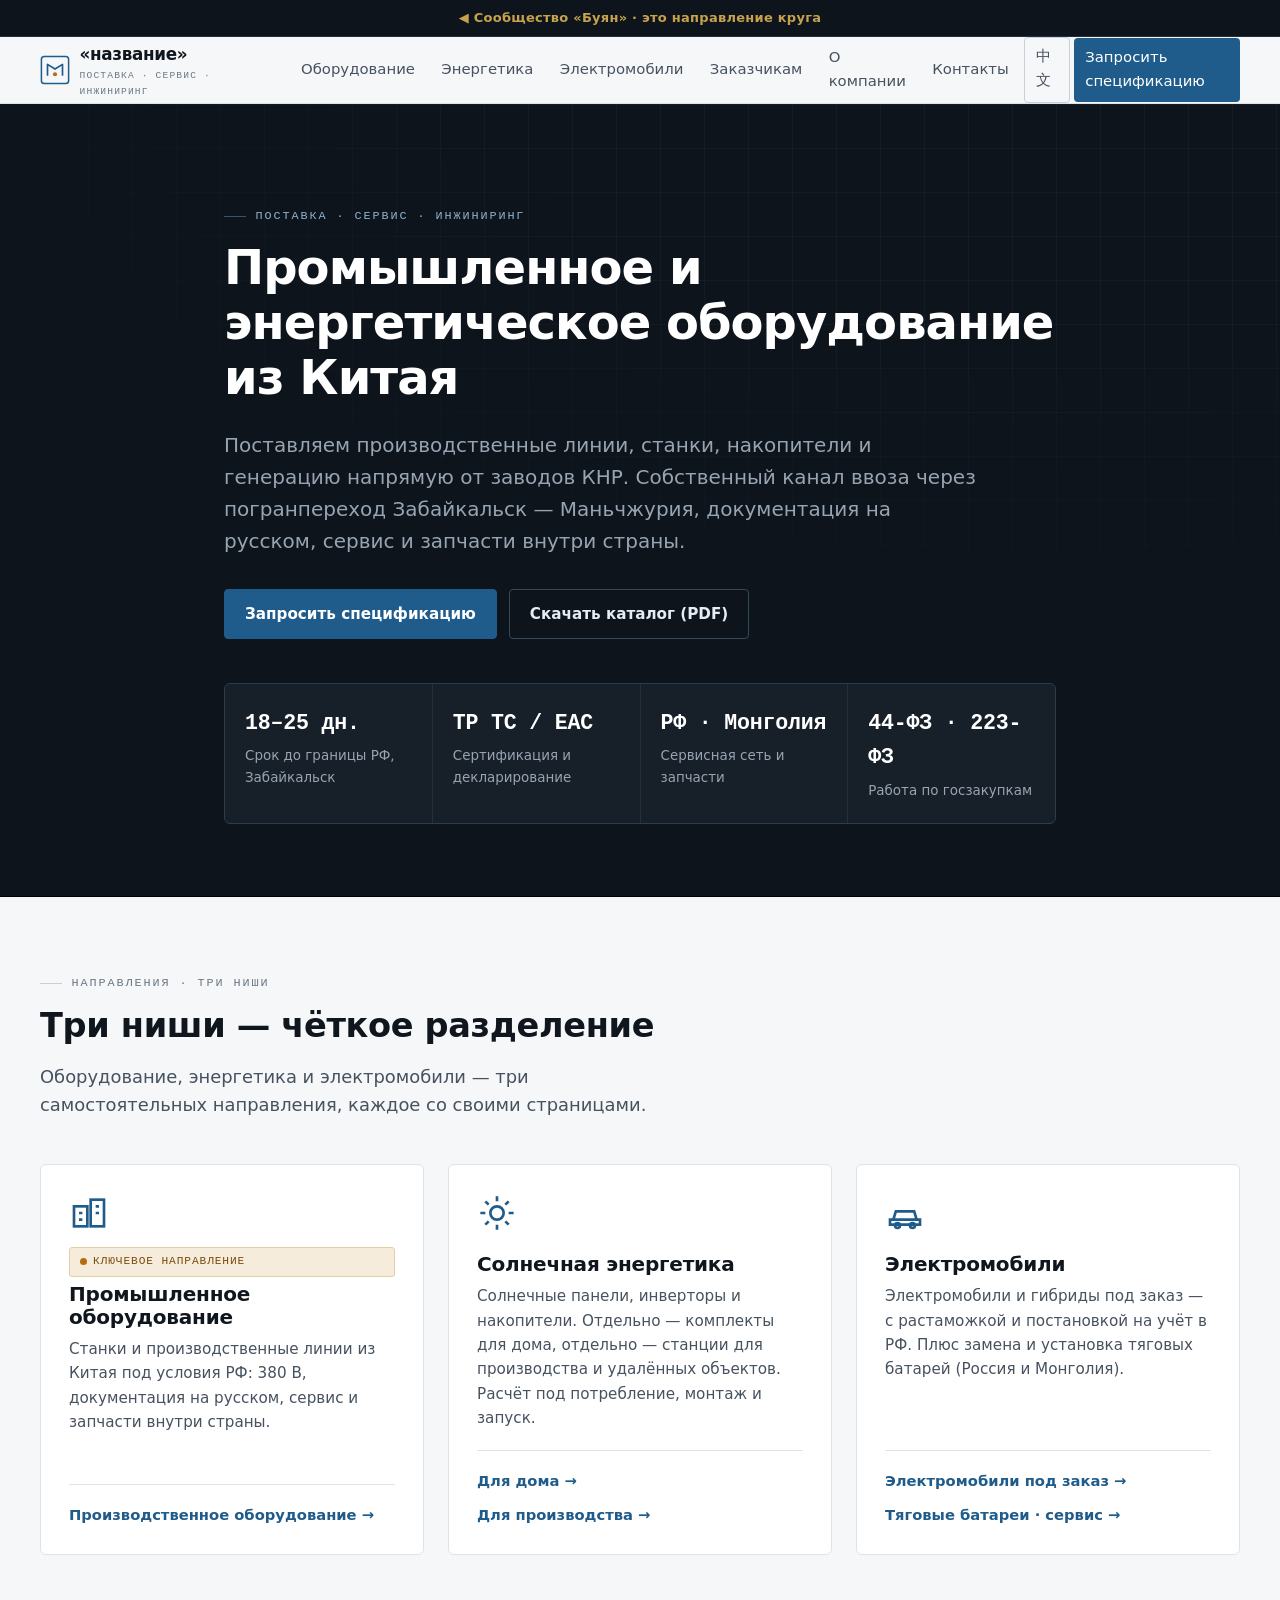
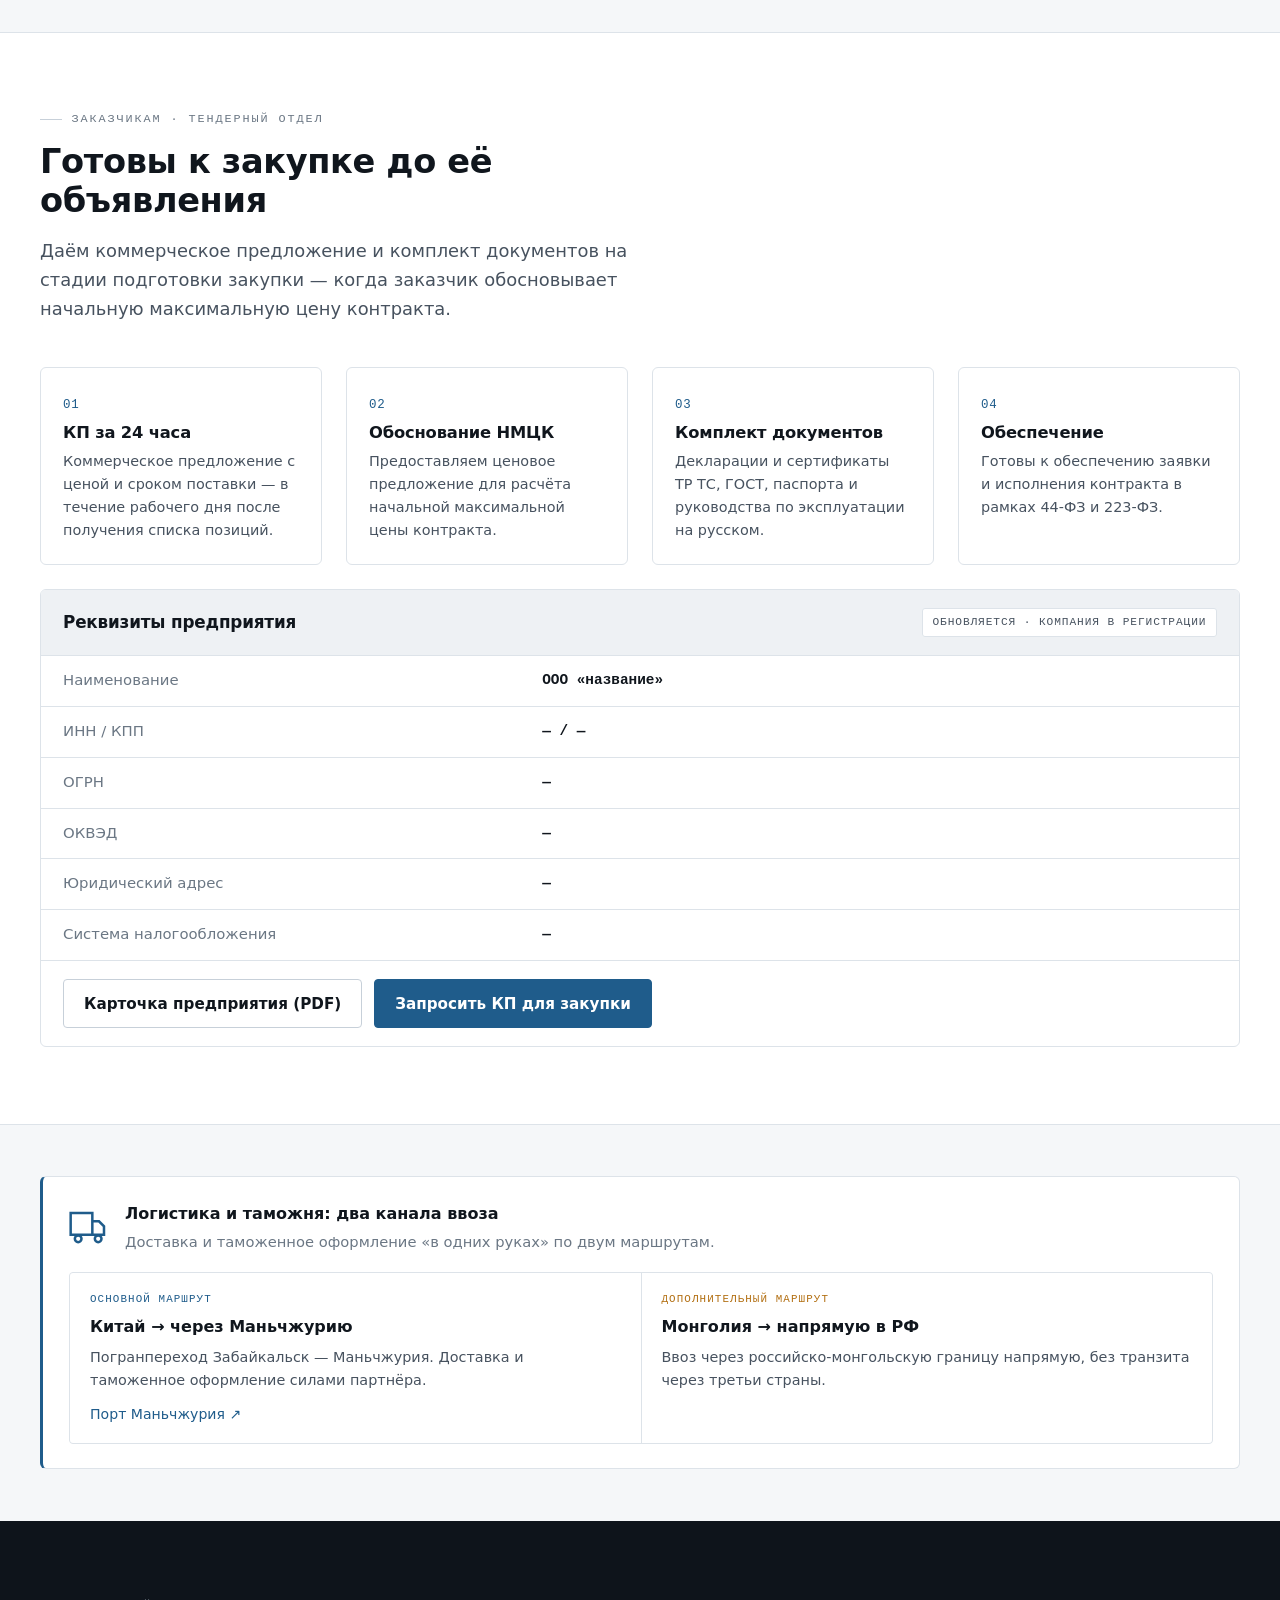
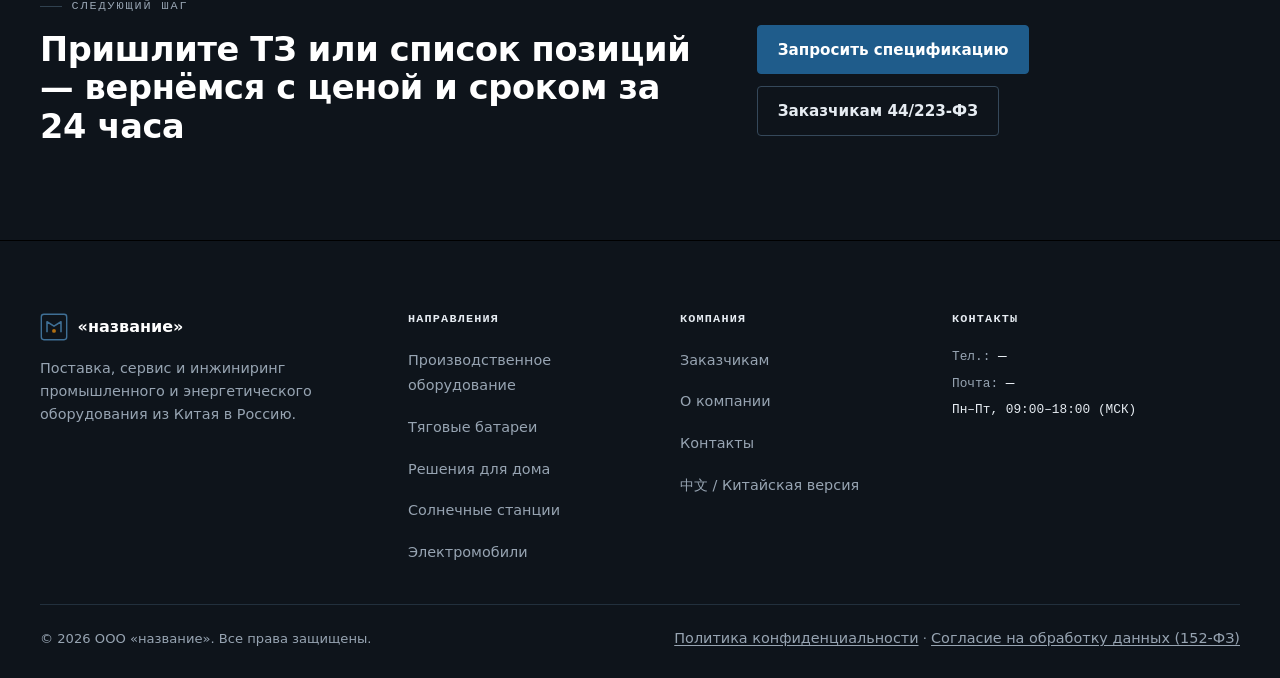
==== commit b63692f9: "content(каталог): ниши по доменам — Оборудование / Энергетика (дом+производство) / Электромобили Co-" ====
--- a/oborudovanie/index.html
+++ b/oborudovanie/index.html
@@ -51,7 +51,7 @@
 
       <nav class="nav" id="nav" aria-label="Основная навигация">
         <a href="production.html">Оборудование</a>
-        <a href="home-energy.html">Дом. энергетика</a>
+        <a href="home-energy.html">Энергетика</a>
         <a href="ev.html">Электромобили</a>
         <a href="tenders.html">Заказчикам</a>
         <a href="about.html">О компании</a>
@@ -94,30 +94,30 @@
       <div class="wrap">
         <div class="section-head">
           <p class="eyebrow">Направления · три ниши</p>
-          <h2 id="dir-title">Чёткое разделение по нишам</h2>
-          <p class="lead">Три самостоятельных направления под разные задачи — производство, дом и транспорт.</p>
+          <h2 id="dir-title">Три ниши — чёткое разделение</h2>
+          <p class="lead">Оборудование, энергетика и электромобили — три самостоятельных направления, каждое со своими страницами.</p>
         </div>
 
         <div class="niches">
-          <!-- Ниша 1: Промышленное оборудование -->
+          <!-- Ниша 1: Оборудование -->
           <article class="niche">
             <svg class="niche__ico" viewBox="0 0 24 24" fill="none" stroke="currentColor" stroke-width="1.6"><rect x="3" y="8" width="8" height="12"/><rect x="13" y="4" width="8" height="16"/><path d="M6 12h2M6 16h2M16 8h2M16 12h2"/></svg>
             <span class="badge badge--key">Ключевое направление</span>
             <h3>Промышленное оборудование</h3>
-            <p>Станки и производственные линии из Китая под условия РФ: 380 В, документация на русском, сервис и запчасти в стране. Плюс солнечные станции для предприятий и удалённых объектов.</p>
+            <p>Станки и производственные линии из Китая под условия РФ: 380 В, документация на русском, сервис и запчасти внутри страны.</p>
             <div class="niche__links">
               <a href="production.html">Производственное оборудование →</a>
-              <a href="solar.html">Солнечные станции для производства →</a>
             </div>
           </article>
 
-          <!-- Ниша 2: Домашняя энергетика -->
+          <!-- Ниша 2: Энергетика -->
           <article class="niche">
-            <svg class="niche__ico" viewBox="0 0 24 24" fill="none" stroke="currentColor" stroke-width="1.6"><path d="M3 11l9-7 9 7"/><path d="M5 10v9h14v-9"/><rect x="10" y="13" width="4" height="6"/></svg>
-            <h3>Домашняя энергетика</h3>
-            <p>Автономное энергоснабжение дома под ключ: солнечные панели, инвертор, накопитель и монтаж. Резерв, гибрид или полная автономия — по вашему потреблению.</p>
+            <svg class="niche__ico" viewBox="0 0 24 24" fill="none" stroke="currentColor" stroke-width="1.6"><circle cx="12" cy="12" r="4"/><path d="M12 2v3M12 19v3M2 12h3M19 12h3M5 5l2 2M17 17l2 2M19 5l-2 2M7 17l-2 2"/></svg>
+            <h3>Солнечная энергетика</h3>
+            <p>Солнечные панели, инверторы и накопители. Отдельно — комплекты для дома, отдельно — станции для производства и удалённых объектов. Расчёт под потребление, монтаж и запуск.</p>
             <div class="niche__links">
-              <a href="home-energy.html">Решения для дома →</a>
+              <a href="home-energy.html">Для дома →</a>
+              <a href="solar.html">Для производства →</a>
             </div>
           </article>
 
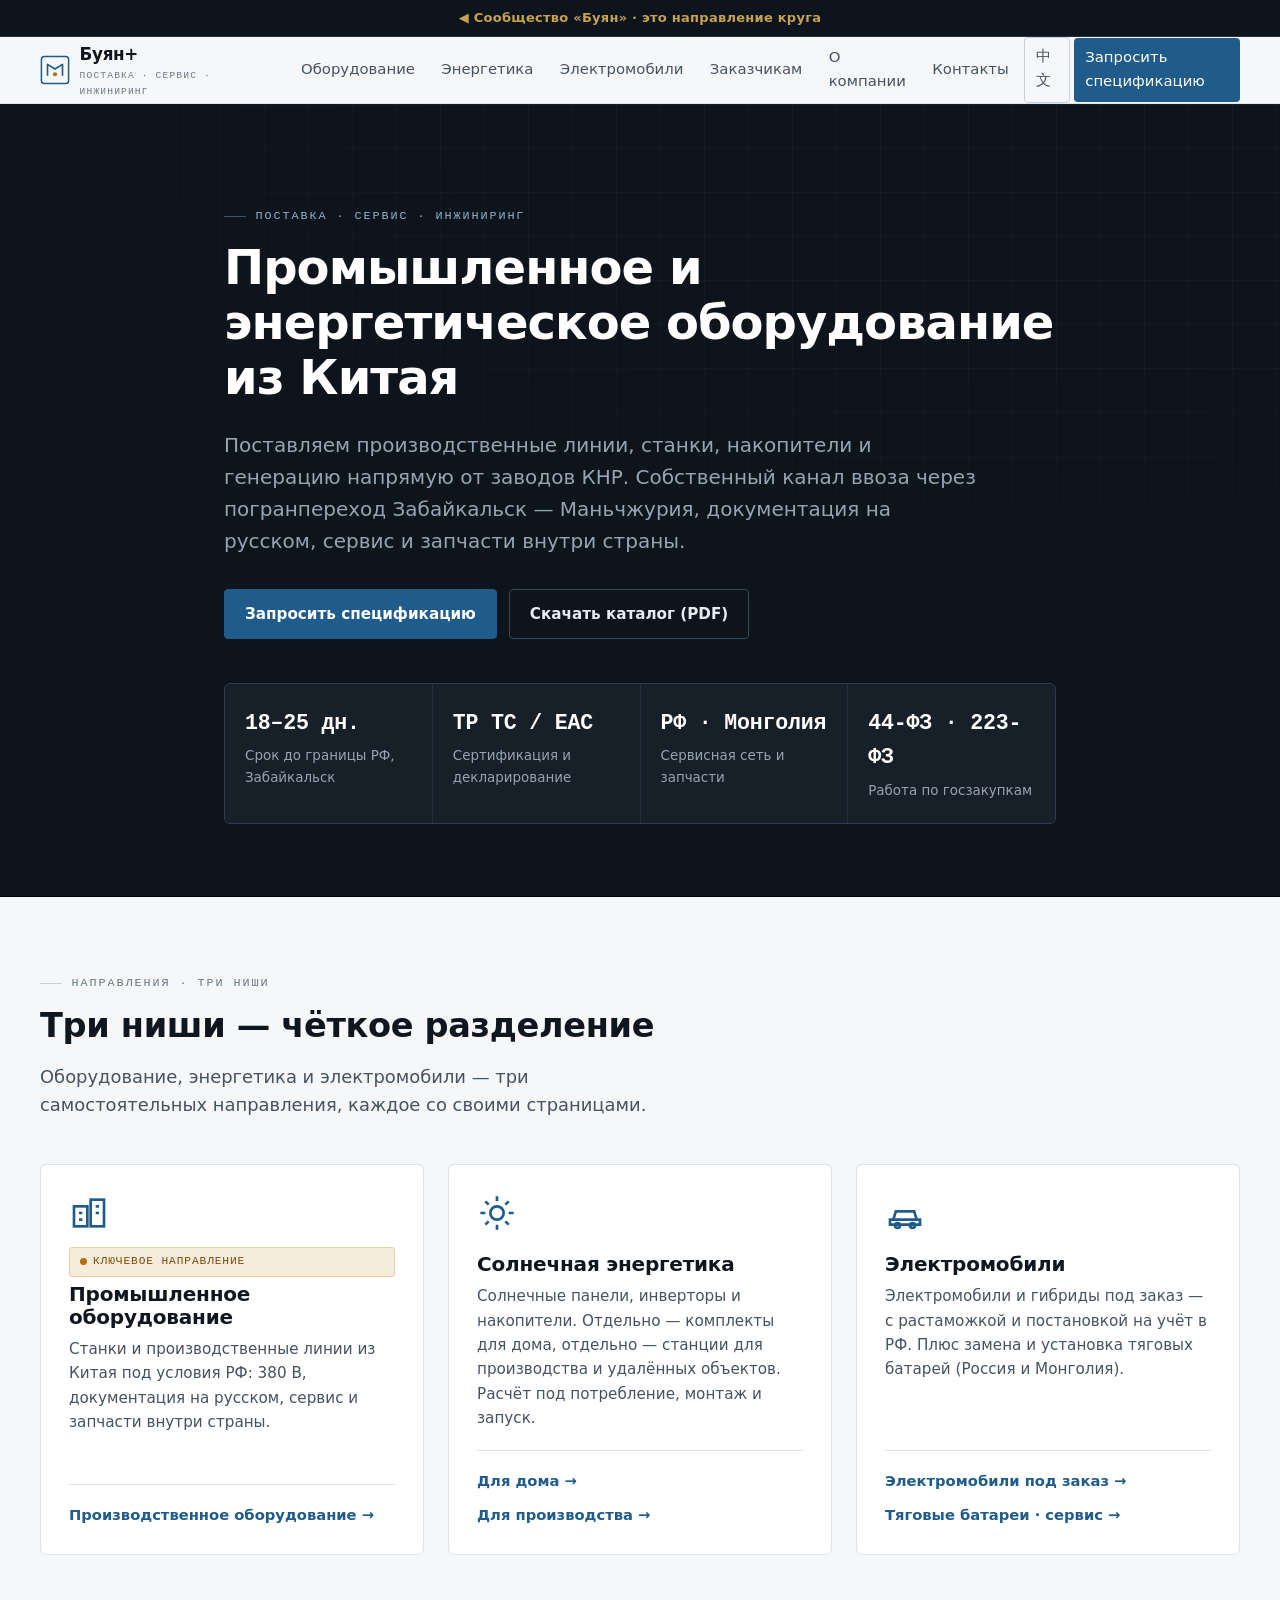
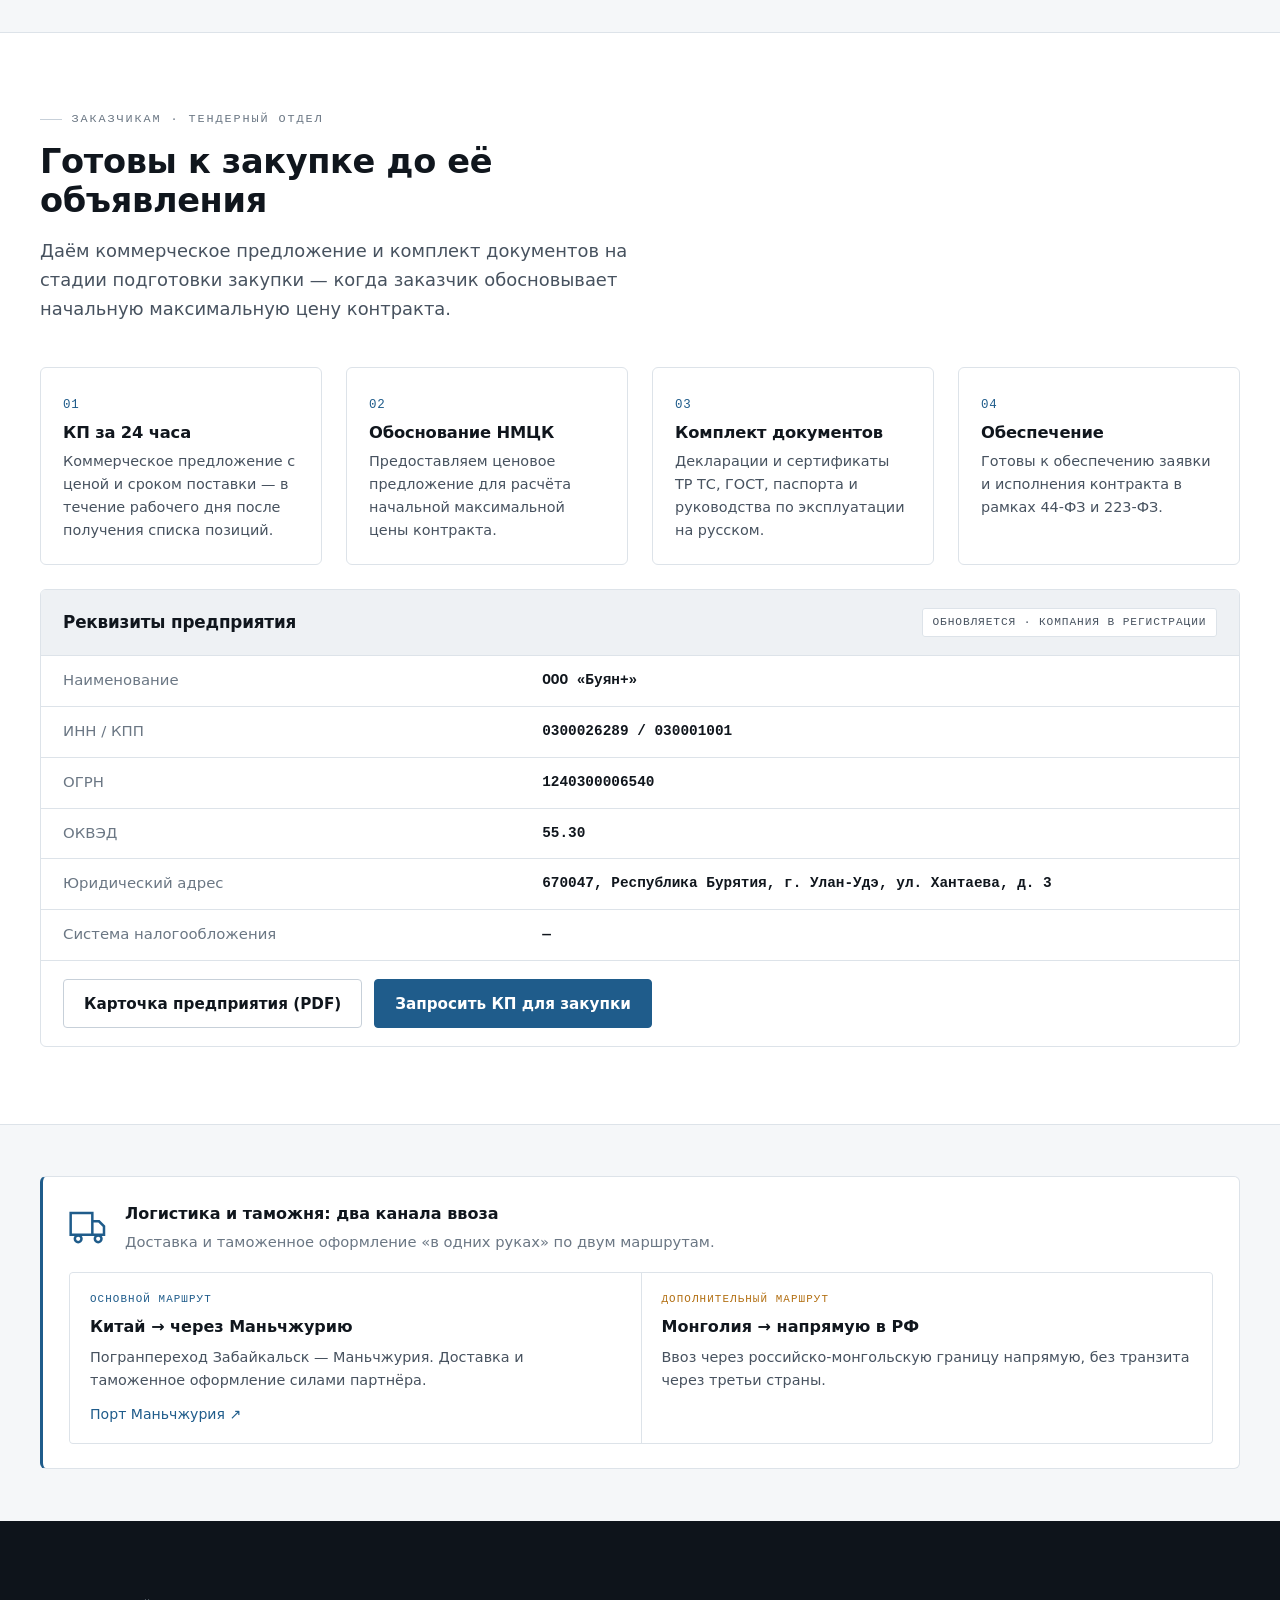
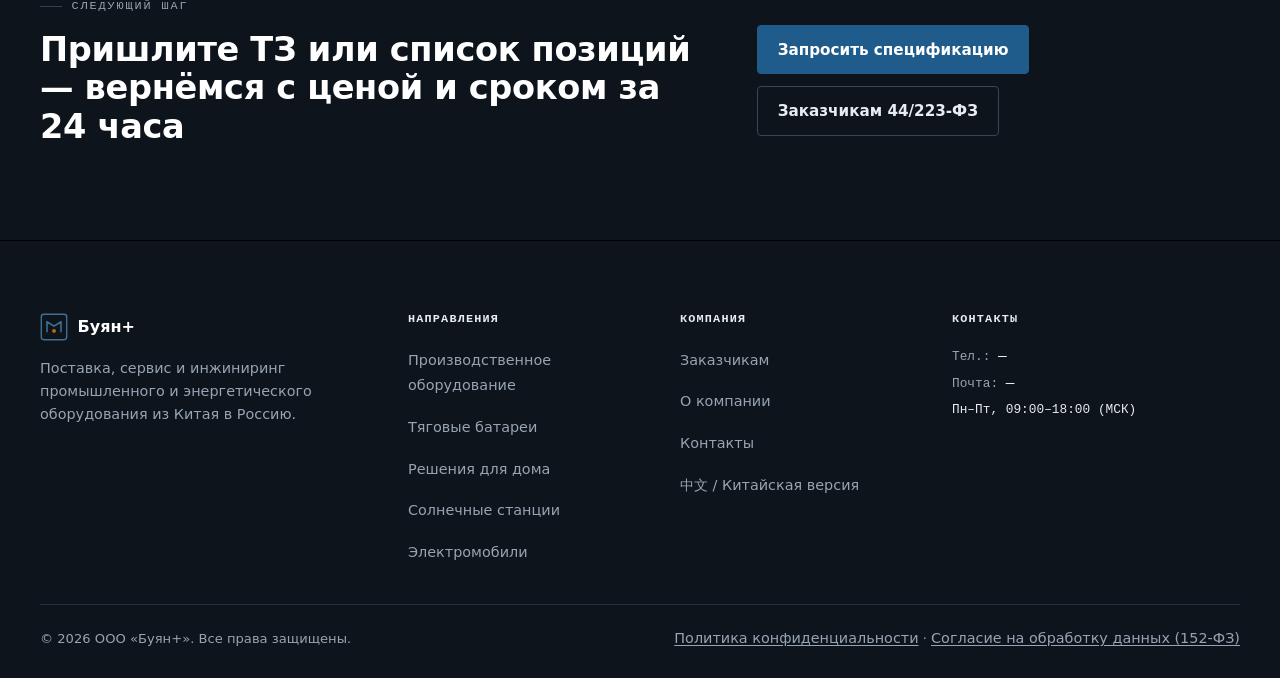
==== commit 8adaf095: "data(каталог): реквизиты ООО «Буян+» (ИНН/КПП/ОГРН/адрес) + имя на всех страницах Co-Authored-By: Cl" ====
--- a/oborudovanie/index.html
+++ b/oborudovanie/index.html
@@ -3,8 +3,8 @@
 <head>
   <meta charset="UTF-8">
   <meta name="viewport" content="width=device-width, initial-scale=1">
-  <!-- SEO: заменить «название» на утверждённое наименование -->
-  <title>«название» — промышленное и энергетическое оборудование из Китая. Поставка, сервис, инжиниринг</title>
+  <!-- SEO: заменить «Буян+» на утверждённое наименование -->
+  <title>«Буян+» — промышленное и энергетическое оборудование из Китая. Поставка, сервис, инжиниринг</title>
   <meta name="description" content="Поставка промышленного и энергетического оборудования из Китая в Россию: производственные линии и станки, тяговые батареи, солнечные станции, электромобили. Собственный канал через Забайкальск — Маньчжурию. Работаем по 44-ФЗ и 223-ФЗ.">
   <link rel="preconnect" href="https://portmzl.ru">
   <link rel="stylesheet" href="assets/css/styles.css?v=2">
@@ -14,7 +14,7 @@
   {
     "@context": "https://schema.org",
     "@type": "Organization",
-    "name": "ООО «название»",
+    "name": "ООО «Буян+»",
     "description": "Поставщик промышленного и энергетического оборудования из Китая в Россию.",
     "url": "https://example.ru/",
     "areaServed": ["RU", "MN"],
@@ -40,7 +40,7 @@
           <circle cx="16" cy="20.5" r="2.2" fill="#b26f12"/>
         </svg>
         <span>
-          <span data-cfg="company.name">«название»</span>
+          <span data-cfg="company.name">«Буян+»</span>
           <small>Поставка · Сервис · Инжиниринг</small>
         </span>
       </a>
@@ -176,7 +176,7 @@
           </div>
           <table class="reqs">
             <tbody>
-              <tr><th scope="row">Наименование</th><td data-cfg="company.legalName">ООО «название»</td></tr>
+              <tr><th scope="row">Наименование</th><td data-cfg="company.legalName">ООО «Буян+»</td></tr>
               <tr><th scope="row">ИНН / КПП</th><td><span data-cfg="company.inn">—</span> / <span data-cfg="company.kpp">—</span></td></tr>
               <tr><th scope="row">ОГРН</th><td data-cfg="company.ogrn">—</td></tr>
               <tr><th scope="row">ОКВЭД</th><td data-cfg="company.okved">—</td></tr>
@@ -250,7 +250,7 @@
               <path d="M8 22V10l8 5 8-5v12" stroke="#3f6f95" stroke-width="1.8" stroke-linejoin="round"/>
               <circle cx="16" cy="20.5" r="2.2" fill="#b26f12"/>
             </svg>
-            <span data-cfg="company.name">«название»</span>
+            <span data-cfg="company.name">«Буян+»</span>
           </div>
           <p class="footer-about">Поставка, сервис и инжиниринг промышленного и энергетического оборудования из Китая в Россию.</p>
         </div>
@@ -287,7 +287,7 @@
       </div>
 
       <div class="footer-bottom">
-        <div>© <span data-year>2026</span> <span data-cfg="company.legalName">ООО «название»</span>. Все права защищены.</div>
+        <div>© <span data-year>2026</span> <span data-cfg="company.legalName">ООО «Буян+»</span>. Все права защищены.</div>
         <div>
           <a href="privacy.html">Политика конфиденциальности</a> ·
           <a href="consent.html">Согласие на обработку данных (152-ФЗ)</a>
@@ -296,7 +296,7 @@
     </div>
   </footer>
 
-  <script src="assets/js/config.js"></script>
+  <script src="assets/js/config.js?v=2"></script>
   <script src="assets/js/main.js"></script>
 </body>
 </html>
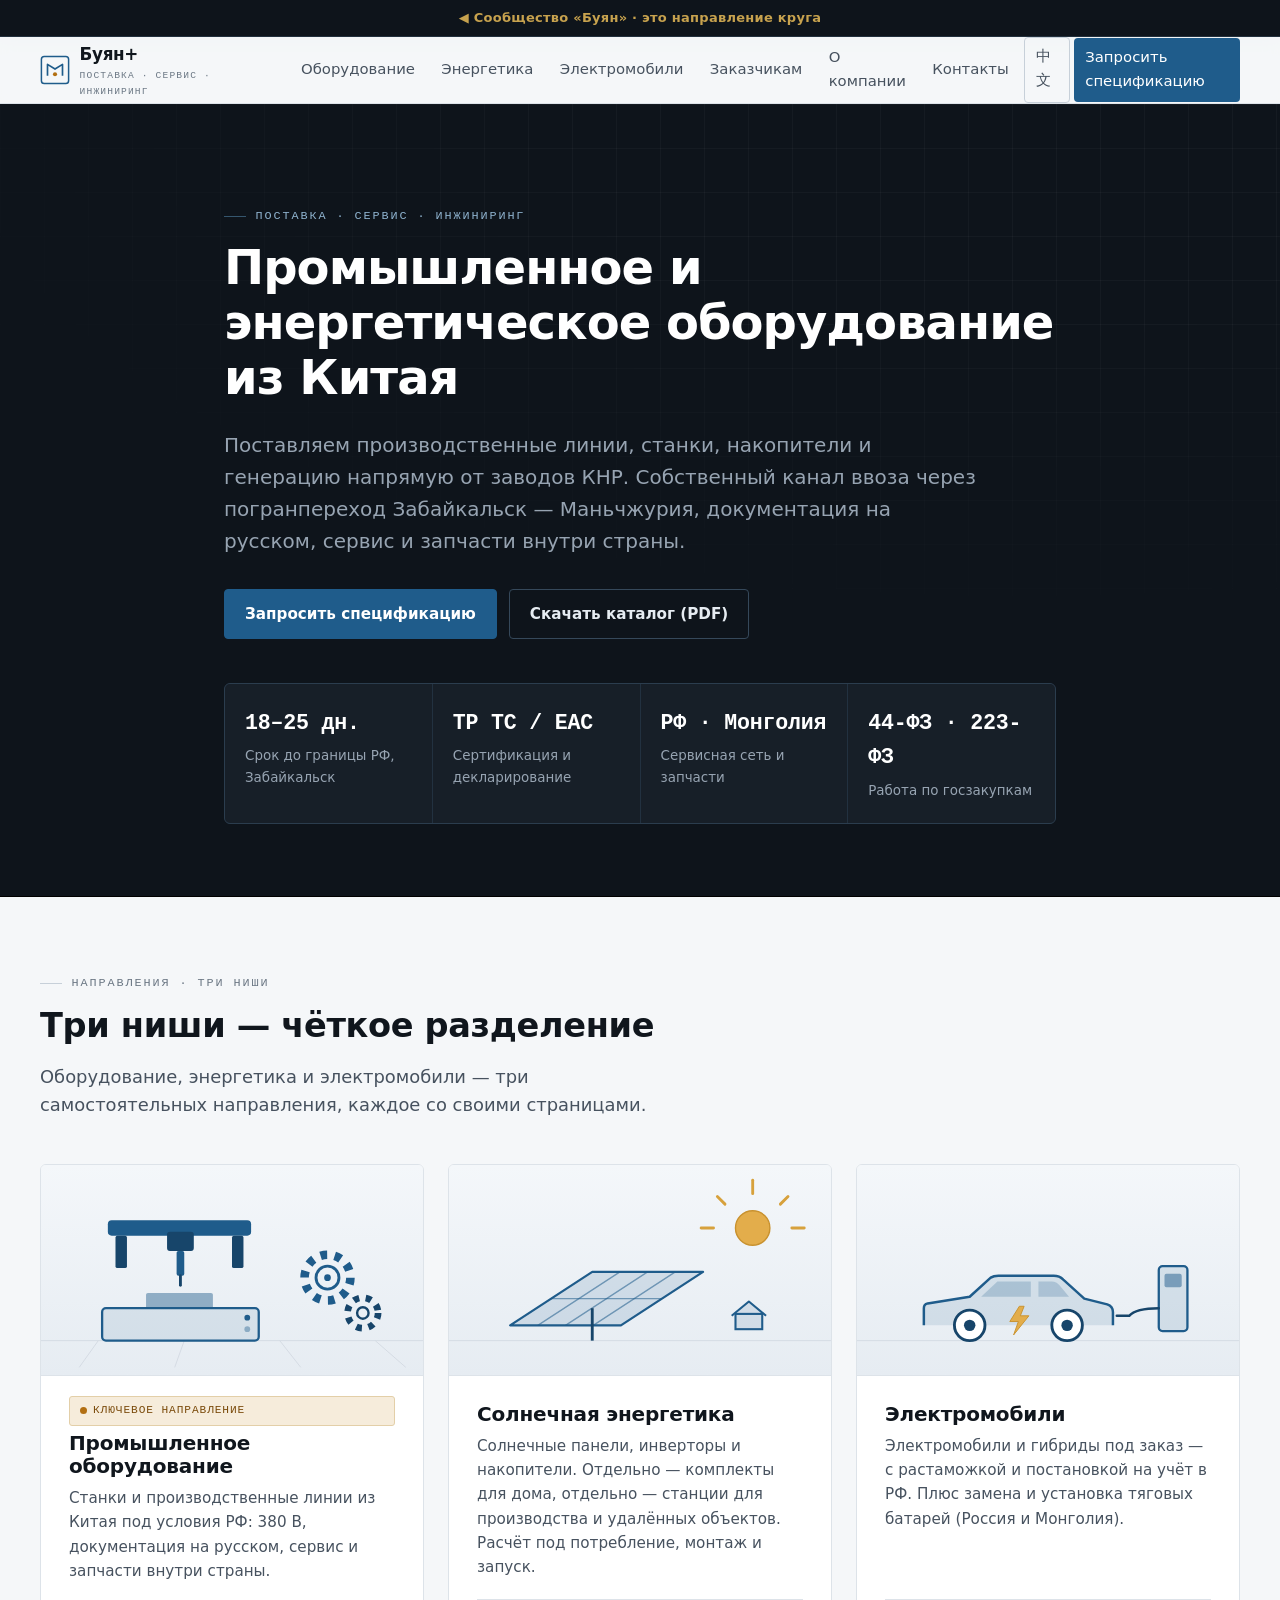
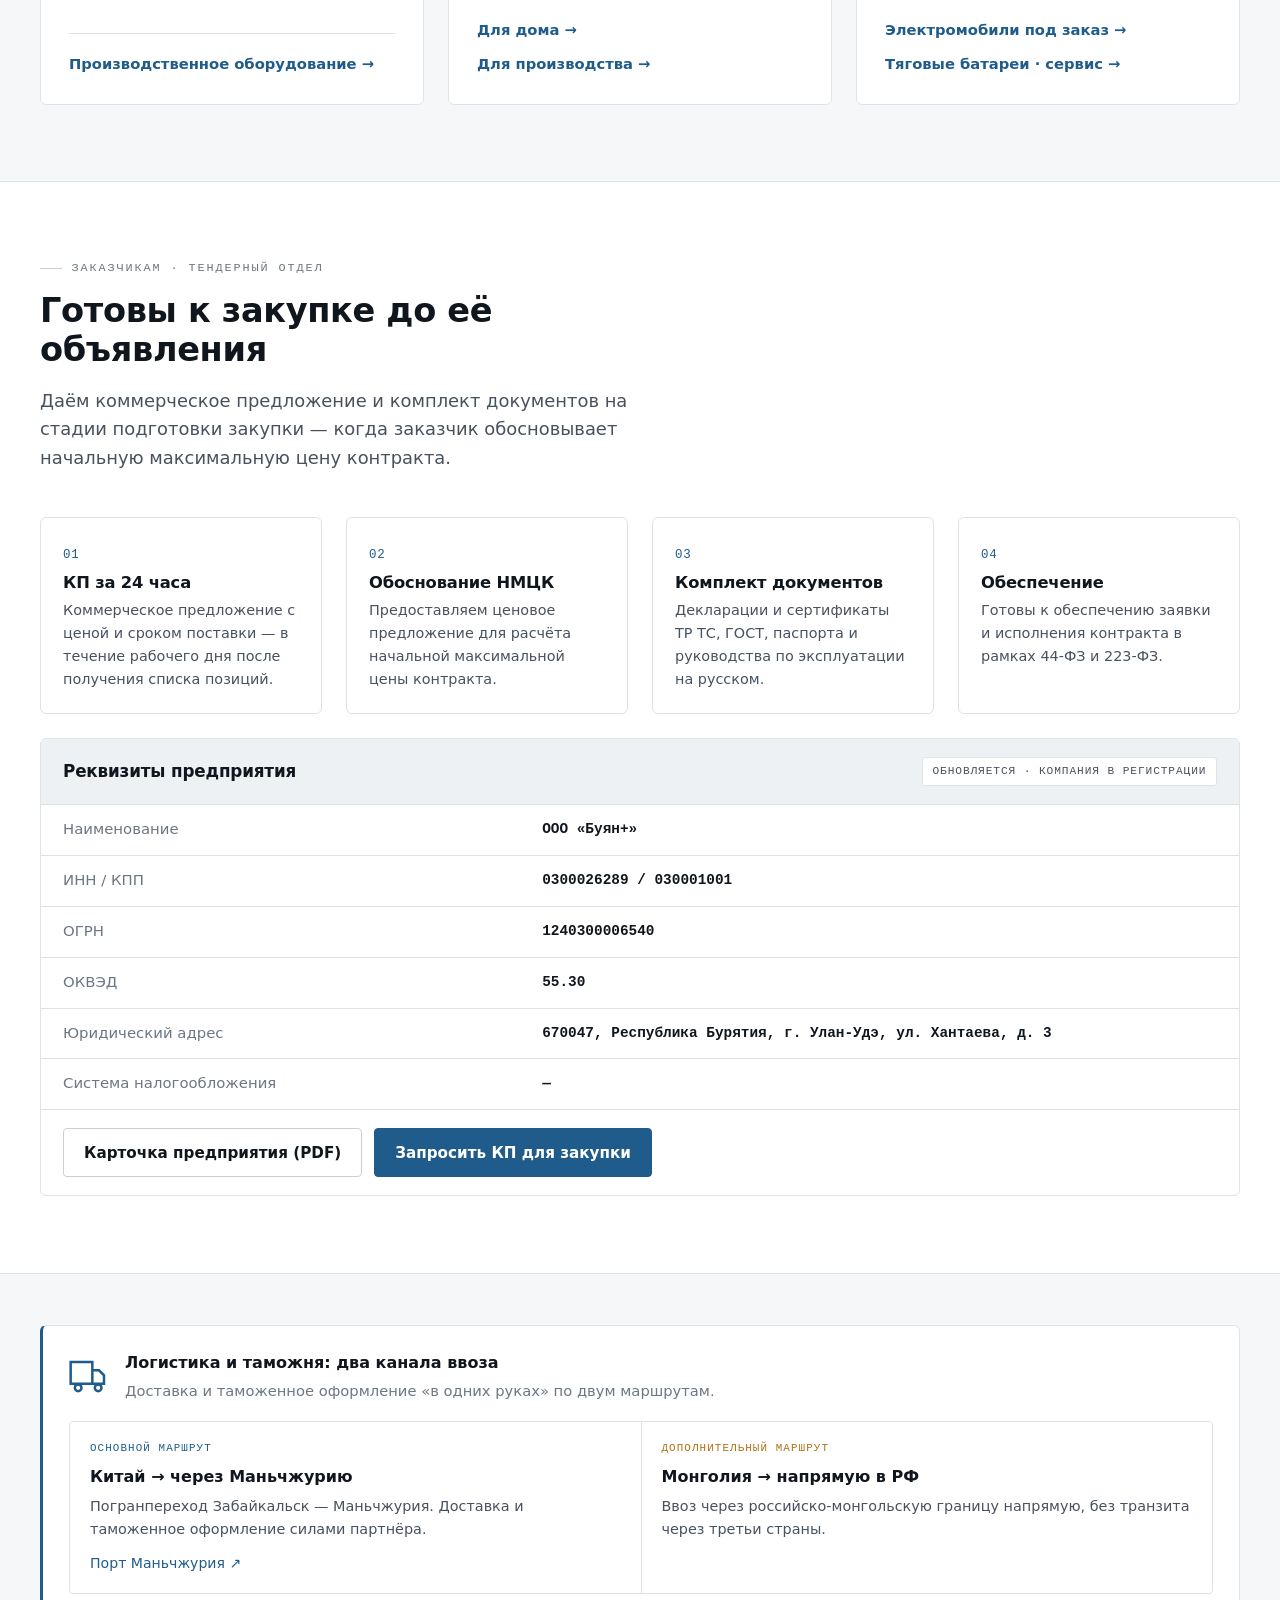
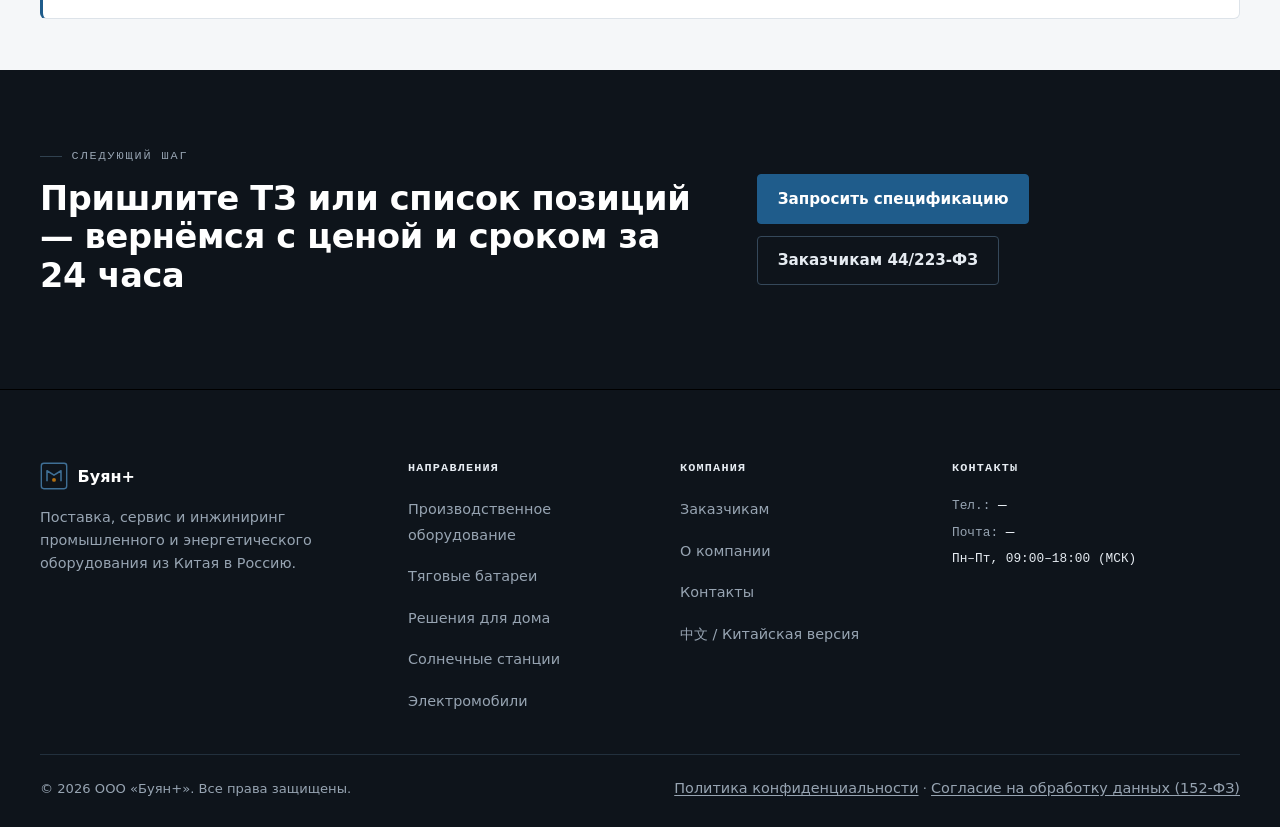
==== commit fe9a46ac: "Оборудование: SVG-иллюстрации для ниш (пром, солнце, электро) обложкой в карточках Co-Authored-By: C" ====
--- a/oborudovanie/index.html
+++ b/oborudovanie/index.html
@@ -7,7 +7,7 @@
   <title>«Буян+» — промышленное и энергетическое оборудование из Китая. Поставка, сервис, инжиниринг</title>
   <meta name="description" content="Поставка промышленного и энергетического оборудования из Китая в Россию: производственные линии и станки, тяговые батареи, солнечные станции, электромобили. Собственный канал через Забайкальск — Маньчжурию. Работаем по 44-ФЗ и 223-ФЗ.">
   <link rel="preconnect" href="https://portmzl.ru">
-  <link rel="stylesheet" href="assets/css/styles.css?v=2">
+  <link rel="stylesheet" href="assets/css/styles.css?v=3">
 
   <!-- Микроразметка Organization (JSON-LD). Заполнить поля после регистрации ООО. -->
   <script type="application/ld+json">
@@ -101,7 +101,7 @@
         <div class="niches">
           <!-- Ниша 1: Оборудование -->
           <article class="niche">
-            <svg class="niche__ico" viewBox="0 0 24 24" fill="none" stroke="currentColor" stroke-width="1.6"><rect x="3" y="8" width="8" height="12"/><rect x="13" y="4" width="8" height="16"/><path d="M6 12h2M6 16h2M16 8h2M16 12h2"/></svg>
+            <div class="niche__cover"><img src="assets/img/niche-industrial.svg" alt="Промышленное оборудование" loading="lazy" width="400" height="220"></div>
             <span class="badge badge--key">Ключевое направление</span>
             <h3>Промышленное оборудование</h3>
             <p>Станки и производственные линии из Китая под условия РФ: 380 В, документация на русском, сервис и запчасти внутри страны.</p>
@@ -112,7 +112,7 @@
 
           <!-- Ниша 2: Энергетика -->
           <article class="niche">
-            <svg class="niche__ico" viewBox="0 0 24 24" fill="none" stroke="currentColor" stroke-width="1.6"><circle cx="12" cy="12" r="4"/><path d="M12 2v3M12 19v3M2 12h3M19 12h3M5 5l2 2M17 17l2 2M19 5l-2 2M7 17l-2 2"/></svg>
+            <div class="niche__cover"><img src="assets/img/niche-solar.svg" alt="Солнечная энергетика" loading="lazy" width="400" height="220"></div>
             <h3>Солнечная энергетика</h3>
             <p>Солнечные панели, инверторы и накопители. Отдельно — комплекты для дома, отдельно — станции для производства и удалённых объектов. Расчёт под потребление, монтаж и запуск.</p>
             <div class="niche__links">
@@ -123,7 +123,7 @@
 
           <!-- Ниша 3: Электромобили -->
           <article class="niche">
-            <svg class="niche__ico" viewBox="0 0 24 24" fill="none" stroke="currentColor" stroke-width="1.6"><path d="M5 16l1.5-5h11L19 16"/><path d="M3 16h18v3H3z"/><circle cx="7.5" cy="19.5" r="1.5"/><circle cx="16.5" cy="19.5" r="1.5"/></svg>
+            <div class="niche__cover"><img src="assets/img/niche-ev.svg" alt="Электромобили" loading="lazy" width="400" height="220"></div>
             <h3>Электромобили</h3>
             <p>Электромобили и гибриды под заказ — с растаможкой и постановкой на учёт в РФ. Плюс замена и установка тяговых батарей (Россия и Монголия).</p>
             <div class="niche__links">
--- a/oborudovanie/assets/css/styles.css
+++ b/oborudovanie/assets/css/styles.css
@@ -213,8 +213,10 @@
 
 /* ---------- Ниши (чёткое разделение) ---------- */
 .niches { display: grid; grid-template-columns: repeat(3, 1fr); gap: var(--gap); }
-.niche { display: flex; flex-direction: column; background: var(--surface); border: 1px solid var(--line); border-radius: var(--radius-lg); padding: 28px; }
+.niche { display: flex; flex-direction: column; background: var(--surface); border: 1px solid var(--line); border-radius: var(--radius-lg); padding: 28px; overflow: hidden; }
 .niche__ico { width: 40px; height: 40px; color: var(--accent); margin-bottom: 14px; }
+.niche__cover { margin: -28px -28px 20px; border-bottom: 1px solid var(--line); background: var(--surface-2); }
+.niche__cover img { display: block; width: 100%; height: auto; }
 .niche h3 { font-size: 1.25rem; margin: .4rem 0 .5rem; }
 .niche > p { color: var(--ink-2); font-size: .95rem; margin: 0 0 auto; }
 .niche__links { display: grid; gap: 10px; margin-top: 20px; padding-top: 18px; border-top: 1px solid var(--line); }
